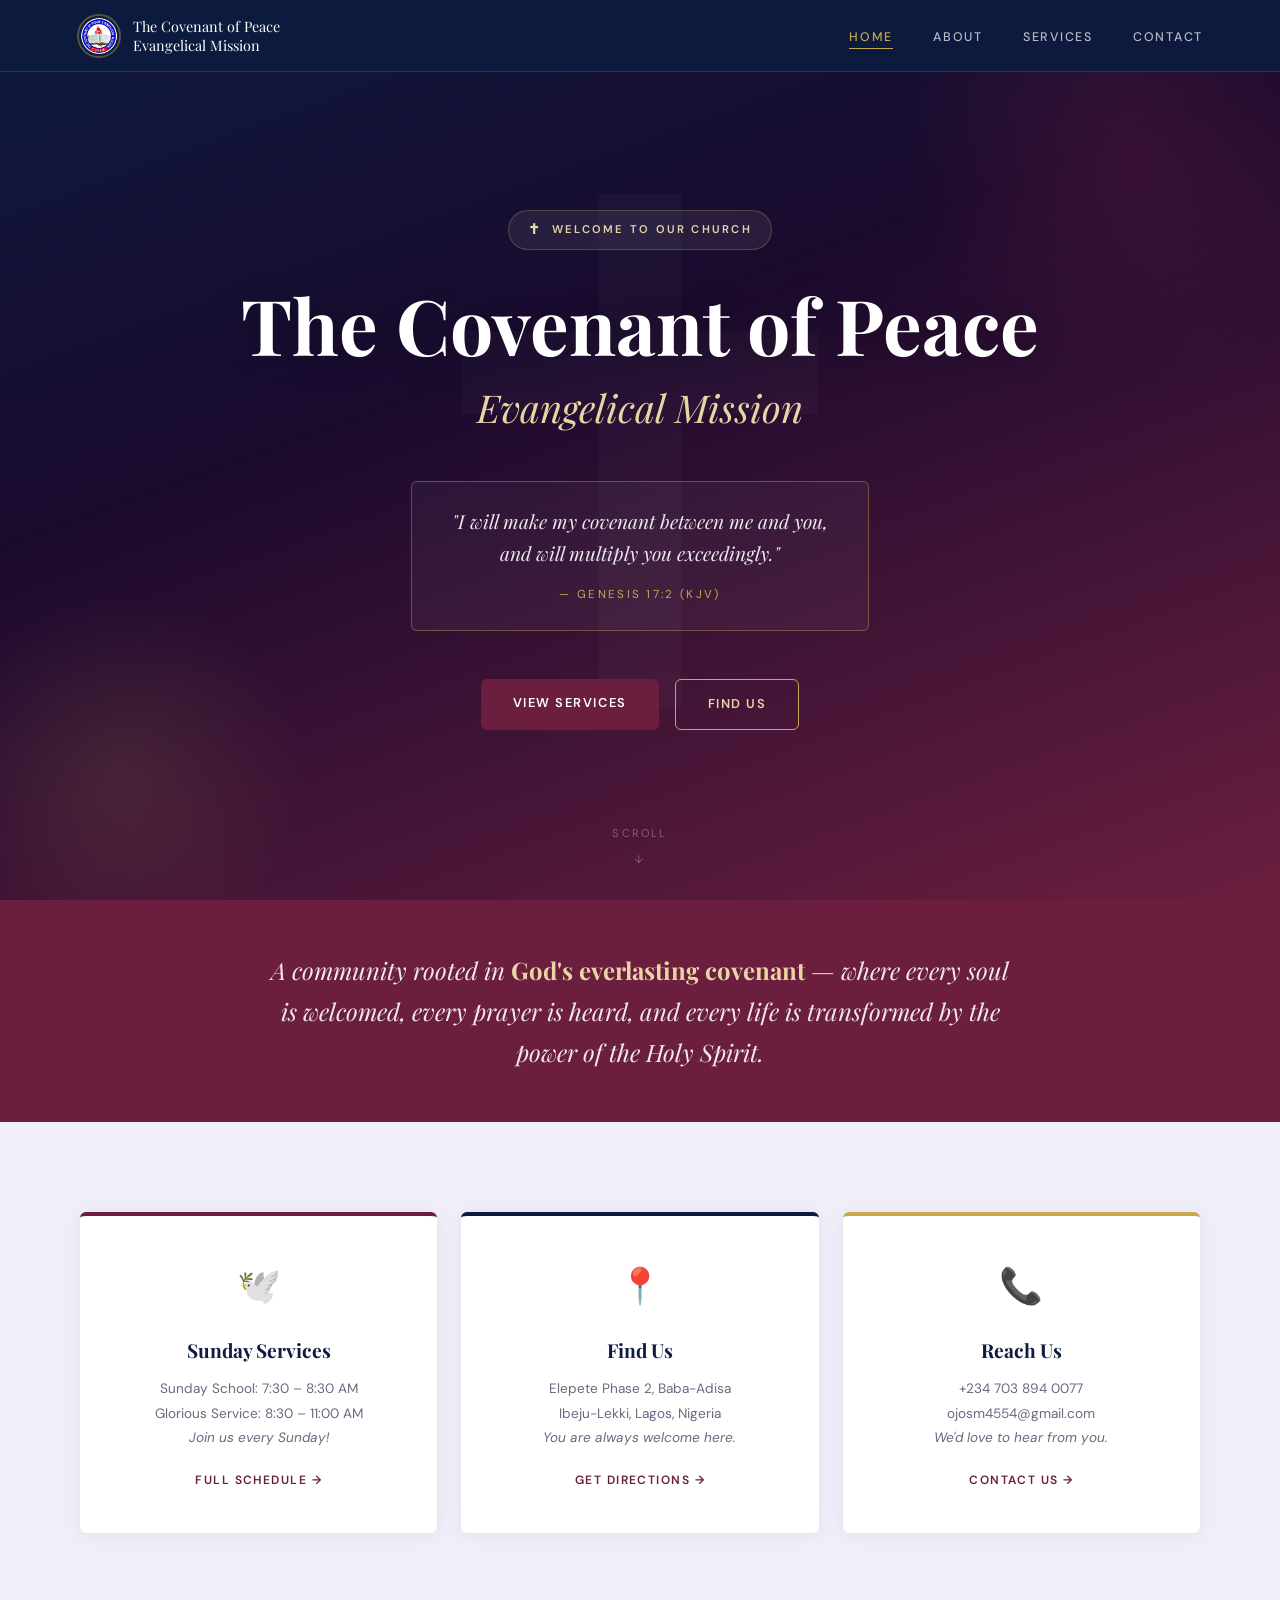
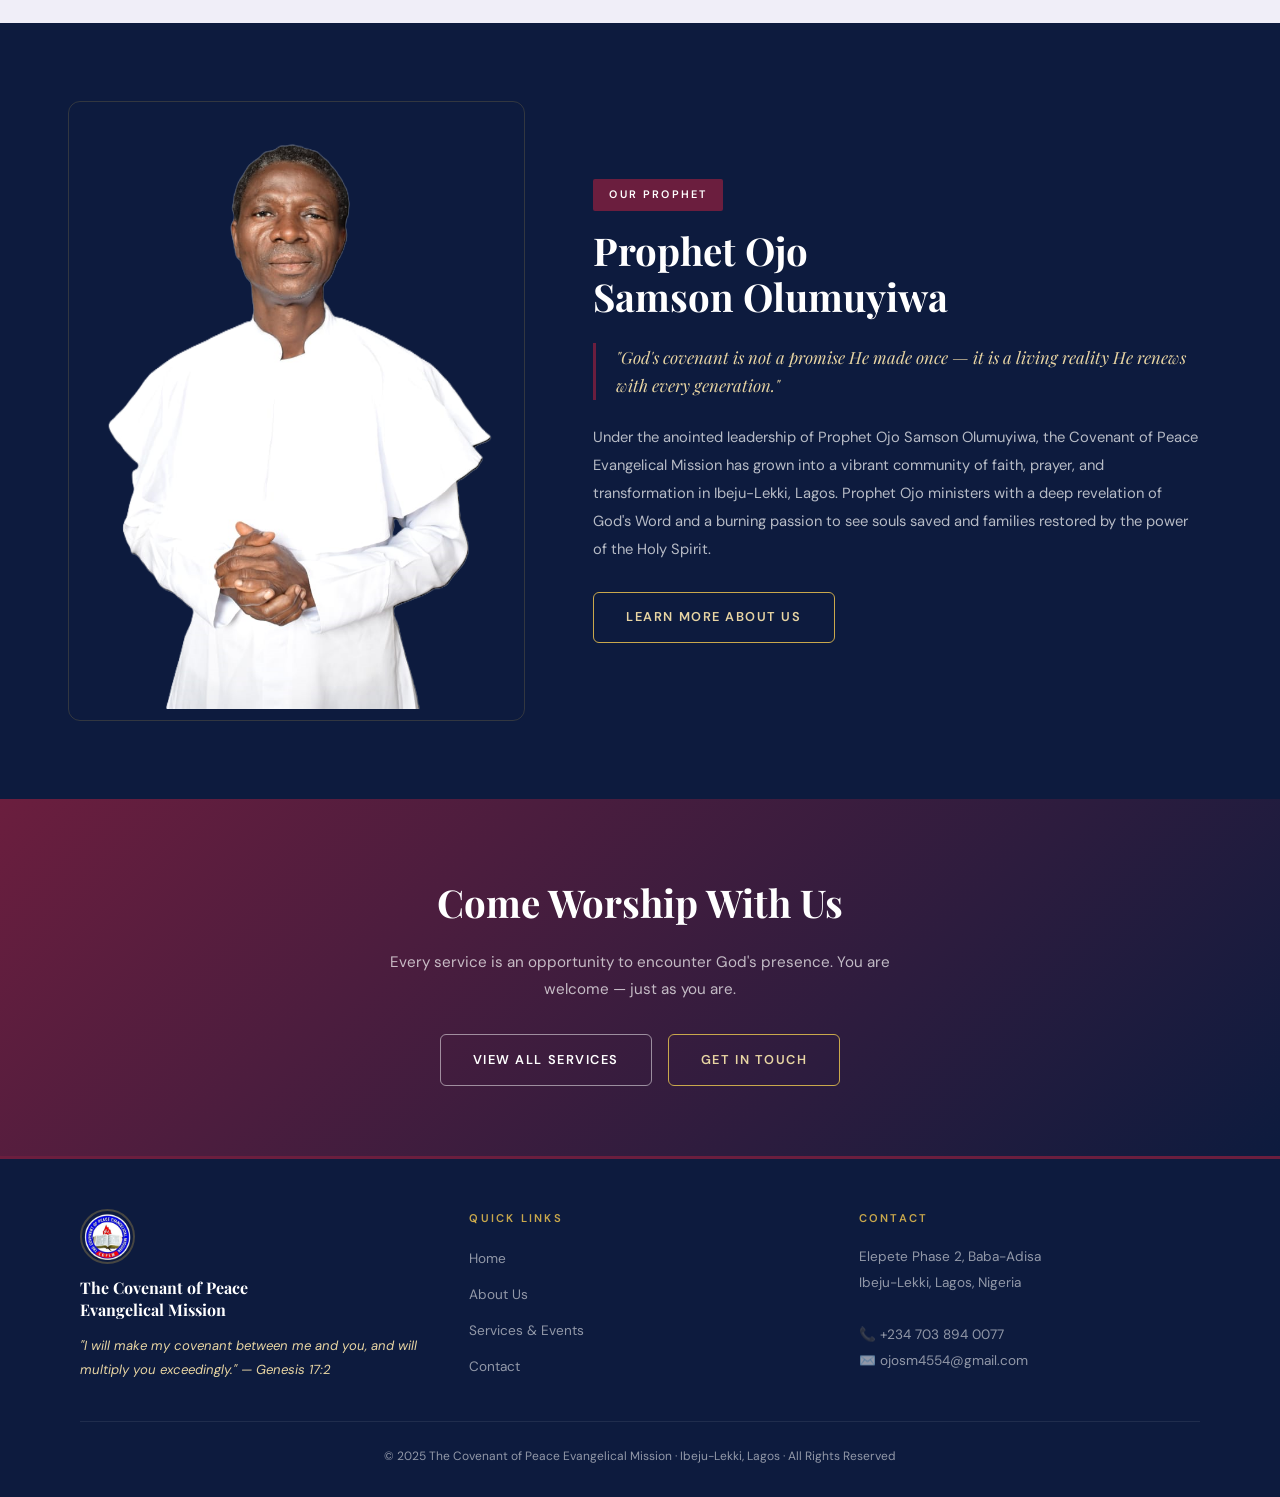
==== index.html @ 8a071fb1 "moved files to root" ====
<!DOCTYPE html>
<html lang="en">

<head>
  <meta charset="UTF-8">
  <meta name="viewport" content="width=device-width, initial-scale=1.0">
  <title>Home — The Covenant of Peace Evangelical Mission</title>

  <!--
    rel="stylesheet" links our external CSS file.
    The browser loads styles.css and applies all
    the rules we wrote there to this page.
  -->
  <link rel="stylesheet" href="styles.css">

  <!--
    Page-specific styles go here.
    Only the HOME page needs these rules,
    so we keep them separate from styles.css
  -->
  <style>

    /* ===== HERO SECTION =====
       The full-screen banner on the home page.
       100vh = 100% of the visible screen height.
    */
    .home-hero {
      min-height: 100vh;
      background: linear-gradient(160deg, var(--navy) 0%, #1a0a2e 40%, var(--wine) 100%);
      display: flex;
      flex-direction: column;  /* Stack children vertically */
      align-items: center;     /* Center horizontally */
      justify-content: center; /* Center vertically */
      text-align: center;
      padding: 120px 6% 80px;
      position: relative;
      overflow: hidden;
    }

    /* Large decorative cross watermark in the background */
    .home-hero::before {
      content: '✝';
      position: absolute;
      font-size: 55vw;  /* vw = viewport width — scales with screen */
      color: rgba(255,255,255,0.025);
      pointer-events: none; /* Clicks pass through this element */
      user-select: none;    /* Can't be selected/copied */
      font-family: serif;
    }

    /* Glowing orbs — purely decorative atmosphere */
    .hero-glow-1 {
      position: absolute;
      width: 500px;
      height: 500px;
      border-radius: 50%;
      background: radial-gradient(circle, rgba(107,30,62,0.35) 0%, transparent 65%);
      top: -100px; right: -100px;
      pointer-events: none;
    }

    .hero-glow-2 {
      position: absolute;
      width: 400px;
      height: 400px;
      border-radius: 50%;
      background: radial-gradient(circle, rgba(201,168,76,0.12) 0%, transparent 65%);
      bottom: -80px; left: -80px;
      pointer-events: none;
    }

    /* The content sits above the decorative layers */
    .hero-content {
      position: relative;
      z-index: 1;
    }

    .hero-badge {
      display: inline-flex;
      align-items: center;
      gap: 0.6rem;
      background: rgba(255,255,255,0.07);
      border: 1px solid rgba(201,168,76,0.3);
      border-radius: 50px; /* Pill shape */
      padding: 0.4rem 1.2rem;
      font-size: 0.7rem;
      font-weight: 600;
      letter-spacing: 0.2em;
      text-transform: uppercase;
      color: var(--gold-light);
      margin-bottom: 2rem;
    }

    .hero-badge span { font-size: 0.9rem; }

    /* Main church name — the biggest text on the page */
    .hero-title {
      font-family: 'Playfair Display', serif;
      font-size: clamp(2.4rem, 6vw, 5rem);
      font-weight: 700;
      color: var(--white);
      line-height: 1.1;
      margin-bottom: 0.5rem;
      text-shadow: 0 4px 30px rgba(0,0,0,0.3);
    }

    .hero-title-sub {
      font-family: 'Playfair Display', serif;
      font-size: clamp(1.4rem, 3vw, 2.4rem);
      font-weight: 400;
      font-style: italic;
      color: var(--gold-light);
      margin-bottom: 2.5rem;
    }

    /* The gold decorative border around the Bible verse */
    .hero-verse {
      display: inline-block;
      border: 1px solid rgba(201,168,76,0.4);
      border-radius: var(--radius);
      padding: 1.4rem 2.5rem;
      max-width: 620px;
      margin: 0 auto 3rem;
      background: rgba(255,255,255,0.04);
    }

    .hero-verse blockquote {
      font-family: 'Playfair Display', serif;
      font-style: italic;
      font-size: clamp(1rem, 2vw, 1.2rem);
      color: rgba(255,255,255,0.9);
      line-height: 1.7;
      margin-bottom: 0.6rem;
    }

    .hero-verse cite {
      font-size: 0.72rem;
      letter-spacing: 0.2em;
      text-transform: uppercase;
      color: var(--gold);
      font-style: normal;
    }

    /* Two side-by-side buttons */
    .hero-actions {
      display: flex;
      gap: 1rem;
      justify-content: center;
      flex-wrap: wrap; /* Wrap on small screens */
    }

    /* Scroll indicator arrow at bottom of hero */
    .scroll-hint {
      position: absolute;
      bottom: 30px;
      left: 50%;
      transform: translateX(-50%);
      color: rgba(255,255,255,0.3);
      font-size: 0.7rem;
      letter-spacing: 0.2em;
      text-transform: uppercase;
      display: flex;
      flex-direction: column;
      align-items: center;
      gap: 0.4rem;
      animation: bounce 2s infinite;
    }

    @keyframes bounce {
      0%, 100% { transform: translateX(-50%) translateY(0); }
      50%       { transform: translateX(-50%) translateY(6px); }
    }

    /* ===== WELCOME STRIP =====
       A short bold statement section
    */
    .welcome-strip {
      background: var(--wine);
      padding: 50px 6%;
      text-align: center;
    }

    .welcome-strip p {
      font-family: 'Playfair Display', serif;
      font-style: italic;
      font-size: clamp(1.1rem, 2.5vw, 1.5rem);
      color: rgba(255,255,255,0.9);
      max-width: 750px;
      margin: 0 auto;
      line-height: 1.7;
    }

    .welcome-strip strong {
      color: var(--gold-light);
      font-style: normal;
    }

    /* ===== QUICK INFO CARDS ===== */
    .quickinfo {
      padding: var(--section-pad);
      background: var(--light-bg);
    }

    /* CSS Grid: 3 equal columns */
    .quickinfo-grid {
      display: grid;
      grid-template-columns: repeat(3, 1fr);
      gap: 1.5rem;
      max-width: 1120px;
      margin: 0 auto;
    }

    .info-card {
      background: var(--white);
      border-radius: var(--radius);
      padding: 2.5rem 2rem;
      text-align: center;
      border-top: 4px solid var(--wine);
      /* box-shadow adds a subtle drop shadow */
      box-shadow: 0 2px 20px rgba(13,27,62,0.06);
      transition: transform 0.3s ease, box-shadow 0.3s ease;
    }

    .info-card:hover {
      transform: translateY(-5px);
      box-shadow: 0 10px 40px rgba(13,27,62,0.12);
    }

    .info-card:nth-child(2) { border-top-color: var(--navy); }
    .info-card:nth-child(3) { border-top-color: var(--gold); }
    /* nth-child targets specific children by position */

    .info-icon {
      font-size: 2.2rem;
      margin-bottom: 1rem;
    }

    .info-card h3 {
      font-family: 'Playfair Display', serif;
      font-size: 1.2rem;
      color: var(--navy);
      margin-bottom: 0.6rem;
    }

    .info-card p {
      font-size: 0.85rem;
      color: var(--text-muted);
      line-height: 1.8;
    }

    .info-card a {
      display: inline-block;
      margin-top: 1.2rem;
      font-size: 0.75rem;
      font-weight: 600;
      letter-spacing: 0.12em;
      text-transform: uppercase;
      color: var(--wine);
      transition: color 0.3s;
    }

    .info-card a:hover { color: var(--navy); }

    /* ===== PROPHET SECTION ===== */
    .prophet-section {
      padding: var(--section-pad);
      background: var(--navy);
      color: var(--white);
    }

    .prophet-inner {
      max-width: 1120px;
      margin: 0 auto;
      display: grid;
      grid-template-columns: 1fr 1.4fr;
      gap: 5rem;
      align-items: center;
    }

    /* The styled placeholder where a photo would go */
    .prophet-image-wrap {
      position: relative;
    }

    .prophet-image-box {
      width: 100%;
      aspect-ratio: 3/4;
      /*
        The photo has a transparent background so we use a
        subtle gradient that shows through — making the prophet
        appear to naturally emerge from the dark section.
      */
      background: linear-gradient(180deg, rgba(22,37,80,0.3) 0%, rgba(107,30,62,0.5) 100%);
      border-radius: var(--radius);
      display: flex;
      align-items: flex-end;
      justify-content: center;
      border: 1px solid rgba(201,168,76,0.2);
      overflow: hidden;
    }

    /* Gold accent border that sits slightly offset */
    .prophet-image-wrap::after {
      content: '';
      position: absolute;
      inset: -12px;    /* inset is shorthand for top/right/bottom/left */
      border: 1px solid rgba(201,168,76,0.2);
      border-radius: calc(var(--radius) + 6px);
      pointer-events: none;
    }

    .prophet-label {
      display: inline-block;
      background: var(--wine);
      color: var(--white);
      font-size: 0.68rem;
      font-weight: 600;
      letter-spacing: 0.2em;
      text-transform: uppercase;
      padding: 0.4rem 1rem;
      border-radius: 2px;
      margin-bottom: 1rem;
    }

    .prophet-name {
      font-family: 'Playfair Display', serif;
      font-size: clamp(1.8rem, 3vw, 2.6rem);
      font-weight: 700;
      color: var(--white);
      line-height: 1.2;
      margin-bottom: 1.5rem;
    }

    .prophet-quote {
      font-family: 'Playfair Display', serif;
      font-style: italic;
      font-size: 1.05rem;
      color: var(--gold-light);
      border-left: 3px solid var(--wine);
      padding-left: 1.2rem;
      margin-bottom: 1.5rem;
      line-height: 1.7;
    }

    .prophet-body {
      font-size: 0.92rem;
      color: rgba(255,255,255,0.7);
      line-height: 1.9;
    }

    /* ===== CALL TO ACTION BANNER ===== */
    .cta-banner {
      padding: 70px 6%;
      background: linear-gradient(135deg, var(--wine) 0%, var(--navy) 100%);
      text-align: center;
    }

    .cta-banner h2 {
      font-family: 'Playfair Display', serif;
      font-size: clamp(1.8rem, 3vw, 2.6rem);
      color: var(--white);
      margin-bottom: 0.8rem;
    }

    .cta-banner p {
      color: rgba(255,255,255,0.7);
      font-size: 0.95rem;
      max-width: 500px;
      margin: 0 auto 2rem;
    }

    .cta-actions {
      display: flex;
      gap: 1rem;
      justify-content: center;
      flex-wrap: wrap;
    }

    /* ===== LOGO & PROPHET PHOTO STYLES ===== */

    /*
      The logo image in the navbar.
      We set a fixed height; width adjusts automatically.
      object-fit: contain = keeps full logo visible without cropping.
    */
    .navbar-logo {
      height: 44px;
      width: 44px;
      object-fit: contain;
      border-radius: 50%; /* Makes it circular */
      border: 2px solid rgba(201,168,76,0.4);
    }

    /*
      The prophet's photo fills the portrait box.
      object-fit: cover = fills the area, crops if needed (like a background).
      object-position: top = keeps the face visible when cropped.
    */
    .prophet-photo {
      width: 100%;
      height: 100%;
      object-fit: cover;
      object-position: top center;
      border-radius: var(--radius);
      display: block;
      /*
        image-rendering: high-quality tells the browser to use
        the best possible scaling method — keeps it sharp.
      */
      image-rendering: high-quality;
    }

    /* Logo in the footer — slightly larger */
    .footer-logo {
      height: 55px;
      width: 55px;
      object-fit: contain;
      border-radius: 50%;
      margin-bottom: 0.8rem;
      border: 2px solid rgba(201,168,76,0.3);
    }

    /* ===== MOBILE ===== */
    @media (max-width: 768px) {
      .quickinfo-grid { grid-template-columns: 1fr; }
      .prophet-inner  { grid-template-columns: 1fr; gap: 2.5rem; }
    }

  </style>
</head>

<body>

  <!-- ============================================================
    NAVIGATION
    The <nav> tag is semantic HTML — it tells browsers and
    screen readers "this is the navigation menu."
    Each <a href="page.html"> links to another HTML file.
  ============================================================ -->
  <nav class="navbar">
    <div class="navbar-brand">
      <!--
        <img> tag displays an image.
        src="images/CHURCH_LOGO.png" is the PATH to the image file.
        Since our images/ folder is next to index.html, we write images/filename.
        alt= describes the image for screen readers and if image fails to load.
      -->
      <img src="images/CHURCH_LOGO.png" alt="COPEM Church Logo" class="navbar-logo">
      <span class="navbar-name">The Covenant of Peace<br>Evangelical Mission</span>
    </div>
    <ul class="navbar-links">
      <!-- class="active" highlights the current page link -->
      <li><a href="index.html" class="active">Home</a></li>
      <li><a href="about.html">About</a></li>
      <li><a href="services.html">Services</a></li>
      <li><a href="contact.html">Contact</a></li>
    </ul>
  </nav>

  <!-- ============================================================
    HERO SECTION
    The first thing visitors see. Full screen height (100vh).
  ============================================================ -->
  <section class="home-hero">
    <div class="hero-glow-1"></div>
    <div class="hero-glow-2"></div>

    <div class="hero-content">

      <!-- Animated badge -->
      <div class="hero-badge animate-1">
        <span>✝</span> Welcome to Our Church
      </div>

      <!-- Main heading — split for visual weight -->
      <h1 class="hero-title animate-2">
        The Covenant of Peace
      </h1>
      <p class="hero-title-sub animate-2">
        Evangelical Mission
      </p>

      <!-- Bible verse display -->
      <div class="hero-verse animate-3">
        <blockquote>
          "I will make my covenant between me and you,<br>
          and will multiply you exceedingly."
        </blockquote>
        <cite>— Genesis 17:2 (KJV)</cite>
      </div>

      <!-- Call to action buttons -->
      <div class="hero-actions animate-4">
        <!--
          href="services.html" links to the Services page.
          When clicked, the browser loads that file.
        -->
        <a href="services.html" class="btn btn--wine">View Services</a>
        <a href="contact.html" class="btn btn--outline-gold">Find Us</a>
      </div>

    </div>

    <!-- Scroll hint at the bottom -->
    <div class="scroll-hint">
      <span>Scroll</span>
      <span>↓</span>
    </div>
  </section>

  <!-- ============================================================
    WELCOME STRIP
    A short inspiring message beneath the hero.
  ============================================================ -->
  <div class="welcome-strip">
    <p>
      A community rooted in <strong>God's everlasting covenant</strong> —
      where every soul is welcomed, every prayer is heard, and every life is transformed
      by the power of the Holy Spirit.
    </p>
  </div>

  <!-- ============================================================
    QUICK INFO CARDS
    Three at-a-glance cards linking to deeper pages.
  ============================================================ -->
  <section class="quickinfo">
    <div class="quickinfo-grid">

      <!-- Card 1: Service Times -->
      <div class="info-card animate-1">
        <div class="info-icon">🕊️</div>
        <h3>Sunday Services</h3>
        <p>
          Sunday School: 7:30 – 8:30 AM<br>
          Glorious Service: 8:30 – 11:00 AM<br>
          <em>Join us every Sunday!</em>
        </p>
        <a href="services.html">Full Schedule →</a>
      </div>

      <!-- Card 2: Location -->
      <div class="info-card animate-2">
        <div class="info-icon">📍</div>
        <h3>Find Us</h3>
        <p>
          Elepete Phase 2, Baba-Adisa<br>
          Ibeju-Lekki, Lagos, Nigeria<br>
          <em>You are always welcome here.</em>
        </p>
        <a href="contact.html">Get Directions →</a>
      </div>

      <!-- Card 3: Contact -->
      <div class="info-card animate-3">
        <div class="info-icon">📞</div>
        <h3>Reach Us</h3>
        <p>
          +234 703 894 0077<br>
          ojosm4554@gmail.com<br>
          <em>We'd love to hear from you.</em>
        </p>
        <a href="contact.html">Contact Us →</a>
      </div>

    </div>
  </section>

  <!-- ============================================================
    PROPHET SECTION
    Features the church leader with a styled layout.
  ============================================================ -->
  <section class="prophet-section">
    <div class="prophet-inner">

      <!-- Left: portrait placeholder -->
      <div class="prophet-image-wrap animate-1">
        <!--
          object-fit: cover in CSS makes the image fill the box
          without stretching — like a background-size: cover.
        -->
        <img src="images/PROPHET_OJO.png" alt="Prophet Ojo Samson Olumuyiwa" class="prophet-photo">
      </div>

      <!-- Right: text content -->
      <div class="animate-2">
        <span class="prophet-label">Our Prophet</span>
        <h2 class="prophet-name">Prophet Ojo<br>Samson Olumuyiwa</h2>

        <blockquote class="prophet-quote">
          "God's covenant is not a promise He made once —
          it is a living reality He renews with every generation."
        </blockquote>

        <p class="prophet-body">
          Under the anointed leadership of Prophet Ojo Samson Olumuyiwa,
          the Covenant of Peace Evangelical Mission has grown into a vibrant
          community of faith, prayer, and transformation in Ibeju-Lekki, Lagos.
          Prophet Ojo ministers with a deep revelation of God's Word and a burning
          passion to see souls saved and families restored by the power of the Holy Spirit.
        </p>

        <br>
        <a href="about.html" class="btn btn--outline-gold">Learn More About Us</a>
      </div>

    </div>
  </section>

  <!-- ============================================================
    CALL TO ACTION BANNER
    Encourages visitors to come to church or get in touch.
  ============================================================ -->
  <section class="cta-banner">
    <h2>Come Worship With Us</h2>
    <p>Every service is an opportunity to encounter God's presence. You are welcome — just as you are.</p>
    <div class="cta-actions">
      <a href="services.html" class="btn btn--outline-white">View All Services</a>
      <a href="contact.html" class="btn btn--outline-gold">Get In Touch</a>
    </div>
  </section>

  <!-- ============================================================
    FOOTER
    Shared across all pages.
  ============================================================ -->
  <footer class="footer">
    <div class="footer-grid">

      <!-- Column 1: Brand -->
      <div class="footer-brand">
        <img src="images/CHURCH_LOGO.png" alt="COPEM Logo" class="footer-logo">
        <h3>The Covenant of Peace<br>Evangelical Mission</h3>
        <p>"I will make my covenant between me and you, and will multiply you exceedingly." — Genesis 17:2</p>
      </div>

      <!-- Column 2: Quick links -->
      <div class="footer-col">
        <h4>Quick Links</h4>
        <ul>
          <li><a href="index.html">Home</a></li>
          <li><a href="about.html">About Us</a></li>
          <li><a href="services.html">Services & Events</a></li>
          <li><a href="contact.html">Contact</a></li>
        </ul>
      </div>

      <!-- Column 3: Contact -->
      <div class="footer-col">
        <h4>Contact</h4>
        <p>
          Elepete Phase 2, Baba-Adisa<br>
          Ibeju-Lekki, Lagos, Nigeria<br><br>
          📞 +234 703 894 0077<br>
          ✉️ ojosm4554@gmail.com
        </p>
      </div>

    </div>

    <div class="footer-bottom">
      <p>© 2025 The Covenant of Peace Evangelical Mission · Ibeju-Lekki, Lagos · All Rights Reserved</p>
    </div>
  </footer>

</body>
</html>
---- styles.css ----
/* ================================================
   STYLES.CSS — Shared styles for all pages
   The Covenant of Peace Evangelical Mission
   ================================================

   HOW CSS WORKS:
   Every rule follows this pattern:
     selector { property: value; }
   The selector targets an HTML element.
   The property changes one thing about its look.
*/

/* ---- GOOGLE FONTS IMPORT ----
   We load two fonts from Google:
   - Playfair Display: elegant serif for headings
   - DM Sans: clean and readable for body text
*/
@import url('https://fonts.googleapis.com/css2?family=Playfair+Display:ital,wght@0,400;0,600;0,700;1,400;1,600&family=DM+Sans:wght@300;400;500;600&display=swap');

/* ---- CSS CUSTOM PROPERTIES (Variables) ----
   :root means "the entire document"
   Variables start with --
   We reference them later with var(--name)
   Change a color here = changes everywhere!
*/
:root {
  /* === BRAND COLORS === */
  --navy:        #0d1b3e;       /* Deep navy blue — primary */
  --navy-mid:    #162550;       /* Slightly lighter navy */
  --navy-light:  #1e3272;       /* For hover states */
  --wine:        #6b1e3e;       /* Rich wine/burgundy */
  --wine-light:  #8b2a52;       /* Lighter wine for accents */
  --wine-glow:   rgba(107,30,62,0.15); /* Transparent wine for glows */
  --gold:        #c9a84c;       /* Gold accent */
  --gold-light:  #e8d5a3;       /* Pale gold */

  /* === NEUTRALS === */
  --white:       #ffffff;
  --off-white:   #f8f6f3;
  --light-bg:    #f0eef8;       /* Faint blue-tinted background */
  --text-dark:   #1a1a2e;
  --text-muted:  #6b6880;
  --border:      rgba(13, 27, 62, 0.12);

  /* === SPACING & SHAPE === */
  --radius:      6px;
  --section-pad: 90px 6%;
}

/* ---- RESET ----
   Browsers add default margins and paddings.
   We zero them out so WE control all spacing.
   box-sizing: border-box means padding is
   included INSIDE the element's width.
*/
*, *::before, *::after {
  margin: 0;
  padding: 0;
  box-sizing: border-box;
}

/* ---- BASE STYLES ---- */
html {
  scroll-behavior: smooth; /* Smooth scrolling between anchors */
}

body {
  font-family: 'DM Sans', sans-serif;
  background-color: var(--off-white);
  color: var(--text-dark);
  line-height: 1.75;
  font-size: 16px;
  -webkit-font-smoothing: antialiased; /* Crisper text on Mac */
}

img {
  max-width: 100%; /* Images never overflow their container */
  display: block;
}

a {
  color: inherit;        /* Links use parent color, not default blue */
  text-decoration: none; /* No underlines by default */
}

/* ================================================
   NAVIGATION
   position: fixed = stays at top while scrolling
   z-index: 1000 = sits above all other elements
   ================================================ */
.navbar {
  position: fixed;
  top: 0; left: 0; right: 0;
  z-index: 1000;
  height: 72px;
  background: rgba(13, 27, 62, 0.97);
  backdrop-filter: blur(12px);
  display: flex;
  align-items: center;
  justify-content: space-between;
  padding: 0 6%;
  border-bottom: 1px solid rgba(201,168,76,0.2);
}

.navbar-brand {
  display: flex;
  align-items: center;
  gap: 0.75rem;
}

.navbar-cross {
  color: var(--gold);
  font-size: 1.3rem;
}

.navbar-name {
  font-family: 'Playfair Display', serif;
  font-size: 0.9rem;
  color: var(--white);
  line-height: 1.3;
  max-width: 200px;
}

/* nav links list — flex means side by side */
.navbar-links {
  display: flex;
  list-style: none; /* removes bullet points */
  gap: 2.5rem;
  align-items: center;
}

.navbar-links a {
  font-size: 0.78rem;
  font-weight: 500;
  letter-spacing: 0.14em;
  text-transform: uppercase;
  color: rgba(255,255,255,0.7);
  /* transition = smooth change over 0.3 seconds */
  transition: color 0.3s ease;
  position: relative;
  padding-bottom: 4px;
}

/* The underline that slides in on hover */
.navbar-links a::after {
  content: '';
  position: absolute;
  bottom: 0; left: 0;
  width: 0;              /* starts with zero width */
  height: 1px;
  background: var(--gold);
  transition: width 0.3s ease; /* animate to full width */
}

/* :hover = applies when mouse is over the element */
.navbar-links a:hover {
  color: var(--white);
}

.navbar-links a:hover::after {
  width: 100%; /* underline slides to full width */
}

/* The currently active page link */
.navbar-links a.active {
  color: var(--gold);
}

.navbar-links a.active::after {
  width: 100%;
}

/* ================================================
   PAGE HERO (used on every page except home)
   ================================================ */
.page-hero {
  background: linear-gradient(135deg, var(--navy) 0%, var(--wine) 100%);
  padding: 140px 6% 70px;
  position: relative;
  overflow: hidden;
}

/* Decorative cross watermark in background */
.page-hero::before {
  content: '✝';
  position: absolute;
  right: 5%;
  top: 50%;
  transform: translateY(-50%);
  font-size: 18rem;
  color: rgba(255,255,255,0.04);
  font-family: serif;
  pointer-events: none;
}

.page-hero-label {
  font-size: 0.7rem;
  font-weight: 600;
  letter-spacing: 0.3em;
  text-transform: uppercase;
  color: var(--gold-light);
  margin-bottom: 0.8rem;
  display: flex;
  align-items: center;
  gap: 0.8rem;
}

/* The horizontal line before the label text */
.page-hero-label::before {
  content: '';
  display: inline-block;
  width: 28px;
  height: 1px;
  background: var(--gold-light);
}

.page-hero h1 {
  font-family: 'Playfair Display', serif;
  /* clamp(min, preferred, max) = responsive font size */
  font-size: clamp(2rem, 4vw, 3.2rem);
  font-weight: 700;
  color: var(--white);
  line-height: 1.15;
  max-width: 600px;
}

/* ================================================
   REUSABLE SECTION COMPONENTS
   ================================================ */

/* Generic section padding */
.section {
  padding: var(--section-pad);
}

.section--light {
  background-color: var(--off-white);
}

.section--mid {
  background-color: var(--light-bg);
}

.section--dark {
  background-color: var(--navy);
  color: var(--white);
}

.section--wine {
  background-color: var(--wine);
  color: var(--white);
}

/* Max-width container to keep content centered */
.container {
  max-width: 1120px;
  margin: 0 auto;
}

/* The small label above section titles */
.eyebrow {
  font-size: 0.68rem;
  font-weight: 600;
  letter-spacing: 0.3em;
  text-transform: uppercase;
  color: var(--wine);
  margin-bottom: 0.7rem;
  display: flex;
  align-items: center;
  gap: 0.7rem;
}

.eyebrow::before {
  content: '';
  display: inline-block;
  width: 24px;
  height: 2px;
  background: var(--wine);
  border-radius: 2px;
}

/* When eyebrow is inside a dark section, use gold */
.section--dark .eyebrow,
.section--wine .eyebrow {
  color: var(--gold-light);
}

.section--dark .eyebrow::before,
.section--wine .eyebrow::before {
  background: var(--gold-light);
}

/* Section headings */
.section-title {
  font-family: 'Playfair Display', serif;
  font-size: clamp(1.8rem, 3vw, 2.6rem);
  font-weight: 700;
  color: var(--navy);
  line-height: 1.2;
  margin-bottom: 1.2rem;
}

.section--dark .section-title,
.section--wine .section-title {
  color: var(--white);
}

.section-body {
  font-size: 0.95rem;
  color: var(--text-muted);
  max-width: 580px;
  line-height: 1.9;
}

.section--dark .section-body,
.section--wine .section-body {
  color: rgba(255,255,255,0.7);
}

/* ================================================
   BUTTONS
   ================================================ */
.btn {
  display: inline-block;
  padding: 0.85rem 2rem;
  border-radius: var(--radius);
  font-family: 'DM Sans', sans-serif;
  font-size: 0.8rem;
  font-weight: 600;
  letter-spacing: 0.12em;
  text-transform: uppercase;
  cursor: pointer;
  transition: all 0.3s ease;
  border: none;
}

/* Primary = navy filled button */
.btn--primary {
  background: var(--navy);
  color: var(--white);
}

.btn--primary:hover {
  background: var(--navy-light);
  transform: translateY(-2px);
  box-shadow: 0 8px 24px rgba(13,27,62,0.25);
}

/* Wine = wine/burgundy button */
.btn--wine {
  background: var(--wine);
  color: var(--white);
}

.btn--wine:hover {
  background: var(--wine-light);
  transform: translateY(-2px);
  box-shadow: 0 8px 24px rgba(107,30,62,0.3);
}

/* Gold outlined button */
.btn--outline-gold {
  background: transparent;
  color: var(--gold-light);
  border: 1px solid var(--gold);
}

.btn--outline-gold:hover {
  background: var(--gold);
  color: var(--navy);
  transform: translateY(-2px);
}

/* White outlined button */
.btn--outline-white {
  background: transparent;
  color: var(--white);
  border: 1px solid rgba(255,255,255,0.5);
}

.btn--outline-white:hover {
  background: rgba(255,255,255,0.1);
  border-color: var(--white);
  transform: translateY(-2px);
}

/* ================================================
   DIVIDER — Decorative gold cross divider
   ================================================ */
.divider {
  display: flex;
  align-items: center;
  gap: 1rem;
  margin: 2rem 0;
}

.divider::before,
.divider::after {
  content: '';
  flex: 1;
  height: 1px;
  background: var(--border);
}

.divider span {
  color: var(--gold);
  font-size: 0.9rem;
}

/* ================================================
   FOOTER
   ================================================ */
.footer {
  background: var(--navy);
  color: rgba(255,255,255,0.55);
  padding: 50px 6% 30px;
  border-top: 3px solid var(--wine);
}

.footer-grid {
  display: grid;
  /* repeat(3, 1fr) = three equal columns */
  grid-template-columns: repeat(3, 1fr);
  gap: 3rem;
  max-width: 1120px;
  margin: 0 auto 2.5rem;
}

.footer-brand h3 {
  font-family: 'Playfair Display', serif;
  font-size: 1rem;
  color: var(--white);
  line-height: 1.4;
  margin-bottom: 0.8rem;
}

.footer-brand p {
  font-size: 0.82rem;
  line-height: 1.8;
  font-style: italic;
  color: var(--gold-light);
}

.footer-col h4 {
  font-size: 0.7rem;
  font-weight: 600;
  letter-spacing: 0.2em;
  text-transform: uppercase;
  color: var(--gold);
  margin-bottom: 1rem;
}

.footer-col ul {
  list-style: none;
  display: flex;
  flex-direction: column;
  gap: 0.5rem;
}

.footer-col ul li a {
  font-size: 0.85rem;
  color: rgba(255,255,255,0.55);
  transition: color 0.3s ease;
}

.footer-col ul li a:hover {
  color: var(--gold-light);
}

.footer-col p {
  font-size: 0.85rem;
  line-height: 1.9;
}

.footer-bottom {
  border-top: 1px solid rgba(255,255,255,0.08);
  padding-top: 1.5rem;
  text-align: center;
  font-size: 0.75rem;
  max-width: 1120px;
  margin: 0 auto;
}

/* ================================================
   ANIMATIONS — reusable fade-in classes
   ================================================ */
@keyframes fadeInUp {
  from { opacity: 0; transform: translateY(24px); }
  to   { opacity: 1; transform: translateY(0); }
}

@keyframes fadeIn {
  from { opacity: 0; }
  to   { opacity: 1; }
}

.animate-1 { animation: fadeInUp 0.7s ease 0.1s both; }
.animate-2 { animation: fadeInUp 0.7s ease 0.25s both; }
.animate-3 { animation: fadeInUp 0.7s ease 0.4s both; }
.animate-4 { animation: fadeInUp 0.7s ease 0.55s both; }
.animate-5 { animation: fadeInUp 0.7s ease 0.7s both; }

/* ================================================
   MOBILE RESPONSIVE
   @media queries apply styles at specific screen widths.
   max-width: 768px targets phones and small tablets.
   ================================================ */
@media (max-width: 768px) {
  :root {
    --section-pad: 60px 5%;
  }

  .navbar-links {
    display: none; /* Hide links on mobile — would need a hamburger menu */
  }

  .footer-grid {
    grid-template-columns: 1fr; /* Stack into one column */
    gap: 2rem;
  }
}
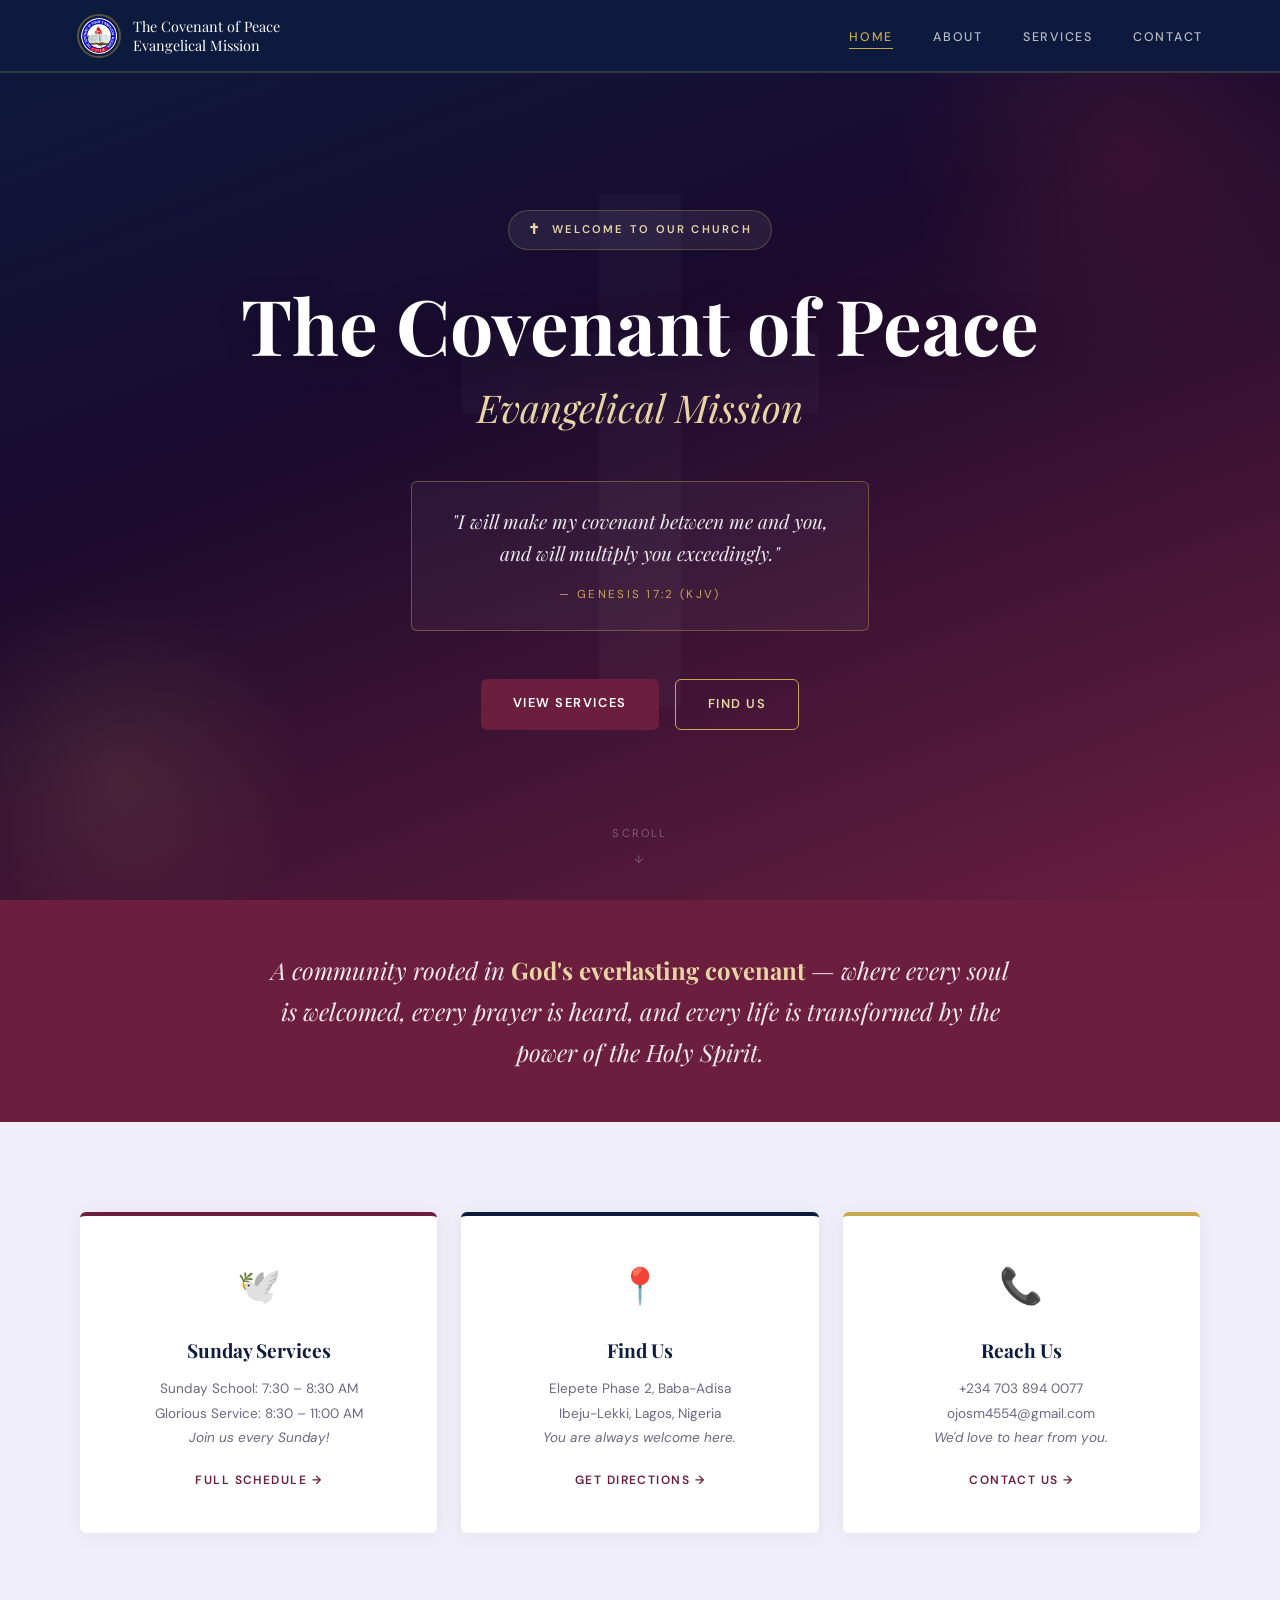
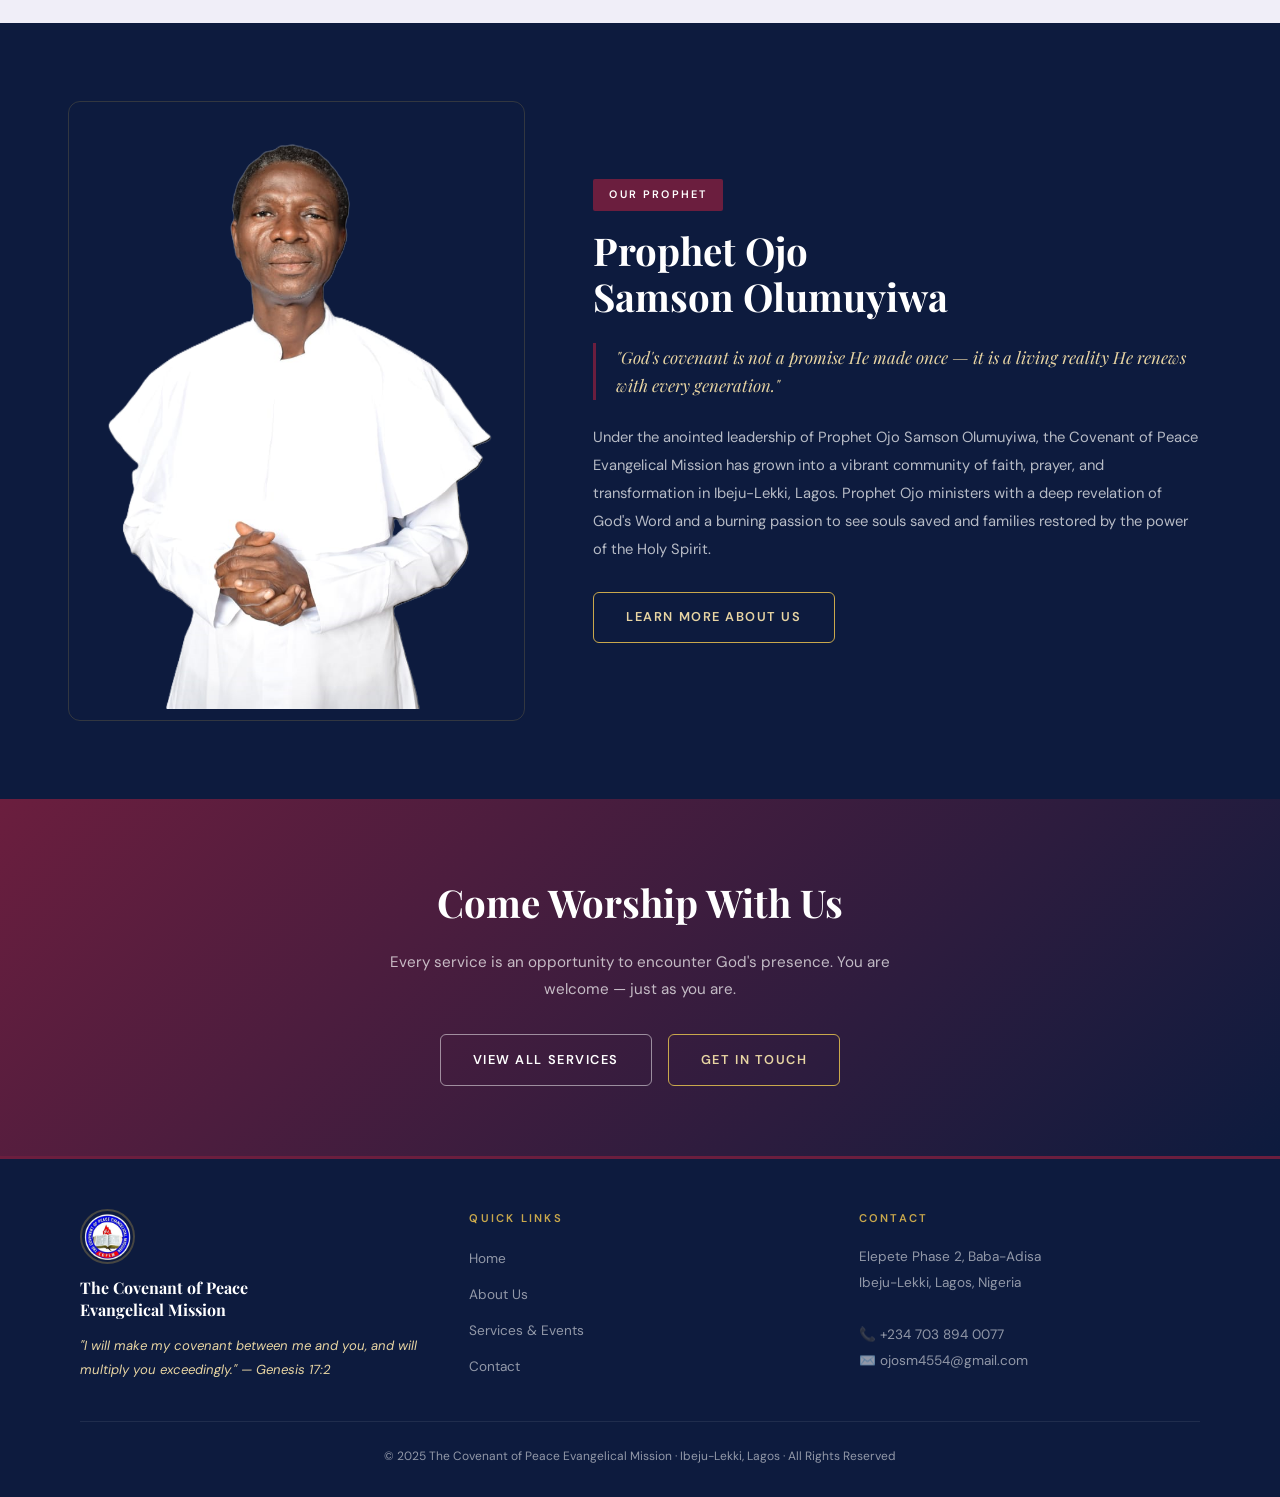
==== commit d694c46f: "Hamburger" ====
--- a/index.html
+++ b/index.html
@@ -5,54 +5,36 @@
   <meta charset="UTF-8">
   <meta name="viewport" content="width=device-width, initial-scale=1.0">
   <title>Home — The Covenant of Peace Evangelical Mission</title>
-
-  <!--
-    rel="stylesheet" links our external CSS file.
-    The browser loads styles.css and applies all
-    the rules we wrote there to this page.
-  -->
   <link rel="stylesheet" href="styles.css">
 
-  <!--
-    Page-specific styles go here.
-    Only the HOME page needs these rules,
-    so we keep them separate from styles.css
-  -->
   <style>
 
-    /* ===== HERO SECTION =====
-       The full-screen banner on the home page.
-       100vh = 100% of the visible screen height.
-    */
     .home-hero {
       min-height: 100vh;
       background: linear-gradient(160deg, var(--navy) 0%, #1a0a2e 40%, var(--wine) 100%);
       display: flex;
-      flex-direction: column;  /* Stack children vertically */
-      align-items: center;     /* Center horizontally */
-      justify-content: center; /* Center vertically */
+      flex-direction: column;
+      align-items: center;
+      justify-content: center;
       text-align: center;
       padding: 120px 6% 80px;
       position: relative;
       overflow: hidden;
     }
 
-    /* Large decorative cross watermark in the background */
     .home-hero::before {
       content: '✝';
       position: absolute;
-      font-size: 55vw;  /* vw = viewport width — scales with screen */
+      font-size: 55vw;
       color: rgba(255,255,255,0.025);
-      pointer-events: none; /* Clicks pass through this element */
-      user-select: none;    /* Can't be selected/copied */
+      pointer-events: none;
+      user-select: none;
       font-family: serif;
     }
 
-    /* Glowing orbs — purely decorative atmosphere */
     .hero-glow-1 {
       position: absolute;
-      width: 500px;
-      height: 500px;
+      width: 500px; height: 500px;
       border-radius: 50%;
       background: radial-gradient(circle, rgba(107,30,62,0.35) 0%, transparent 65%);
       top: -100px; right: -100px;
@@ -61,19 +43,14 @@
 
     .hero-glow-2 {
       position: absolute;
-      width: 400px;
-      height: 400px;
+      width: 400px; height: 400px;
       border-radius: 50%;
       background: radial-gradient(circle, rgba(201,168,76,0.12) 0%, transparent 65%);
       bottom: -80px; left: -80px;
       pointer-events: none;
     }
 
-    /* The content sits above the decorative layers */
-    .hero-content {
-      position: relative;
-      z-index: 1;
-    }
+    .hero-content { position: relative; z-index: 1; }
 
     .hero-badge {
       display: inline-flex;
@@ -81,7 +58,7 @@
       gap: 0.6rem;
       background: rgba(255,255,255,0.07);
       border: 1px solid rgba(201,168,76,0.3);
-      border-radius: 50px; /* Pill shape */
+      border-radius: 50px;
       padding: 0.4rem 1.2rem;
       font-size: 0.7rem;
       font-weight: 600;
@@ -93,7 +70,6 @@
 
     .hero-badge span { font-size: 0.9rem; }
 
-    /* Main church name — the biggest text on the page */
     .hero-title {
       font-family: 'Playfair Display', serif;
       font-size: clamp(2.4rem, 6vw, 5rem);
@@ -113,7 +89,6 @@
       margin-bottom: 2.5rem;
     }
 
-    /* The gold decorative border around the Bible verse */
     .hero-verse {
       display: inline-block;
       border: 1px solid rgba(201,168,76,0.4);
@@ -141,15 +116,13 @@
       font-style: normal;
     }
 
-    /* Two side-by-side buttons */
     .hero-actions {
       display: flex;
       gap: 1rem;
       justify-content: center;
-      flex-wrap: wrap; /* Wrap on small screens */
-    }
-
-    /* Scroll indicator arrow at bottom of hero */
+      flex-wrap: wrap;
+    }
+
     .scroll-hint {
       position: absolute;
       bottom: 30px;
@@ -171,14 +144,7 @@
       50%       { transform: translateX(-50%) translateY(6px); }
     }
 
-    /* ===== WELCOME STRIP =====
-       A short bold statement section
-    */
-    .welcome-strip {
-      background: var(--wine);
-      padding: 50px 6%;
-      text-align: center;
-    }
+    .welcome-strip { background: var(--wine); padding: 50px 6%; text-align: center; }
 
     .welcome-strip p {
       font-family: 'Playfair Display', serif;
@@ -190,18 +156,10 @@
       line-height: 1.7;
     }
 
-    .welcome-strip strong {
-      color: var(--gold-light);
-      font-style: normal;
-    }
-
-    /* ===== QUICK INFO CARDS ===== */
-    .quickinfo {
-      padding: var(--section-pad);
-      background: var(--light-bg);
-    }
-
-    /* CSS Grid: 3 equal columns */
+    .welcome-strip strong { color: var(--gold-light); font-style: normal; }
+
+    .quickinfo { padding: var(--section-pad); background: var(--light-bg); }
+
     .quickinfo-grid {
       display: grid;
       grid-template-columns: repeat(3, 1fr);
@@ -216,37 +174,18 @@
       padding: 2.5rem 2rem;
       text-align: center;
       border-top: 4px solid var(--wine);
-      /* box-shadow adds a subtle drop shadow */
       box-shadow: 0 2px 20px rgba(13,27,62,0.06);
       transition: transform 0.3s ease, box-shadow 0.3s ease;
     }
 
-    .info-card:hover {
-      transform: translateY(-5px);
-      box-shadow: 0 10px 40px rgba(13,27,62,0.12);
-    }
-
+    .info-card:hover { transform: translateY(-5px); box-shadow: 0 10px 40px rgba(13,27,62,0.12); }
     .info-card:nth-child(2) { border-top-color: var(--navy); }
     .info-card:nth-child(3) { border-top-color: var(--gold); }
-    /* nth-child targets specific children by position */
-
-    .info-icon {
-      font-size: 2.2rem;
-      margin-bottom: 1rem;
-    }
-
-    .info-card h3 {
-      font-family: 'Playfair Display', serif;
-      font-size: 1.2rem;
-      color: var(--navy);
-      margin-bottom: 0.6rem;
-    }
-
-    .info-card p {
-      font-size: 0.85rem;
-      color: var(--text-muted);
-      line-height: 1.8;
-    }
+
+    .info-icon { font-size: 2.2rem; margin-bottom: 1rem; }
+
+    .info-card h3 { font-family: 'Playfair Display', serif; font-size: 1.2rem; color: var(--navy); margin-bottom: 0.6rem; }
+    .info-card p { font-size: 0.85rem; color: var(--text-muted); line-height: 1.8; }
 
     .info-card a {
       display: inline-block;
@@ -261,12 +200,7 @@
 
     .info-card a:hover { color: var(--navy); }
 
-    /* ===== PROPHET SECTION ===== */
-    .prophet-section {
-      padding: var(--section-pad);
-      background: var(--navy);
-      color: var(--white);
-    }
+    .prophet-section { padding: var(--section-pad); background: var(--navy); color: var(--white); }
 
     .prophet-inner {
       max-width: 1120px;
@@ -277,19 +211,11 @@
       align-items: center;
     }
 
-    /* The styled placeholder where a photo would go */
-    .prophet-image-wrap {
-      position: relative;
-    }
+    .prophet-image-wrap { position: relative; }
 
     .prophet-image-box {
       width: 100%;
       aspect-ratio: 3/4;
-      /*
-        The photo has a transparent background so we use a
-        subtle gradient that shows through — making the prophet
-        appear to naturally emerge from the dark section.
-      */
       background: linear-gradient(180deg, rgba(22,37,80,0.3) 0%, rgba(107,30,62,0.5) 100%);
       border-radius: var(--radius);
       display: flex;
@@ -299,11 +225,10 @@
       overflow: hidden;
     }
 
-    /* Gold accent border that sits slightly offset */
     .prophet-image-wrap::after {
       content: '';
       position: absolute;
-      inset: -12px;    /* inset is shorthand for top/right/bottom/left */
+      inset: -12px;
       border: 1px solid rgba(201,168,76,0.2);
       border-radius: calc(var(--radius) + 6px);
       pointer-events: none;
@@ -342,85 +267,31 @@
       line-height: 1.7;
     }
 
-    .prophet-body {
-      font-size: 0.92rem;
-      color: rgba(255,255,255,0.7);
-      line-height: 1.9;
-    }
-
-    /* ===== CALL TO ACTION BANNER ===== */
+    .prophet-body { font-size: 0.92rem; color: rgba(255,255,255,0.7); line-height: 1.9; }
+
     .cta-banner {
       padding: 70px 6%;
       background: linear-gradient(135deg, var(--wine) 0%, var(--navy) 100%);
       text-align: center;
     }
 
-    .cta-banner h2 {
-      font-family: 'Playfair Display', serif;
-      font-size: clamp(1.8rem, 3vw, 2.6rem);
-      color: var(--white);
-      margin-bottom: 0.8rem;
-    }
-
-    .cta-banner p {
-      color: rgba(255,255,255,0.7);
-      font-size: 0.95rem;
-      max-width: 500px;
-      margin: 0 auto 2rem;
-    }
-
-    .cta-actions {
-      display: flex;
-      gap: 1rem;
-      justify-content: center;
-      flex-wrap: wrap;
-    }
-
-    /* ===== LOGO & PROPHET PHOTO STYLES ===== */
-
-    /*
-      The logo image in the navbar.
-      We set a fixed height; width adjusts automatically.
-      object-fit: contain = keeps full logo visible without cropping.
-    */
-    .navbar-logo {
-      height: 44px;
-      width: 44px;
-      object-fit: contain;
-      border-radius: 50%; /* Makes it circular */
-      border: 2px solid rgba(201,168,76,0.4);
-    }
-
-    /*
-      The prophet's photo fills the portrait box.
-      object-fit: cover = fills the area, crops if needed (like a background).
-      object-position: top = keeps the face visible when cropped.
-    */
+    .cta-banner h2 { font-family: 'Playfair Display', serif; font-size: clamp(1.8rem, 3vw, 2.6rem); color: var(--white); margin-bottom: 0.8rem; }
+    .cta-banner p { color: rgba(255,255,255,0.7); font-size: 0.95rem; max-width: 500px; margin: 0 auto 2rem; }
+    .cta-actions { display: flex; gap: 1rem; justify-content: center; flex-wrap: wrap; }
+
+    .navbar-logo { height: 44px; width: 44px; object-fit: contain; border-radius: 50%; border: 2px solid rgba(201,168,76,0.4); }
+
     .prophet-photo {
-      width: 100%;
-      height: 100%;
+      width: 100%; height: 100%;
       object-fit: cover;
       object-position: top center;
       border-radius: var(--radius);
       display: block;
-      /*
-        image-rendering: high-quality tells the browser to use
-        the best possible scaling method — keeps it sharp.
-      */
       image-rendering: high-quality;
     }
 
-    /* Logo in the footer — slightly larger */
-    .footer-logo {
-      height: 55px;
-      width: 55px;
-      object-fit: contain;
-      border-radius: 50%;
-      margin-bottom: 0.8rem;
-      border: 2px solid rgba(201,168,76,0.3);
-    }
-
-    /* ===== MOBILE ===== */
+    .footer-logo { height: 55px; width: 55px; object-fit: contain; border-radius: 50%; margin-bottom: 0.8rem; border: 2px solid rgba(201,168,76,0.3); }
+
     @media (max-width: 768px) {
       .quickinfo-grid { grid-template-columns: 1fr; }
       .prophet-inner  { grid-template-columns: 1fr; gap: 2.5rem; }
@@ -431,56 +302,46 @@
 
 <body>
 
-  <!-- ============================================================
-    NAVIGATION
-    The <nav> tag is semantic HTML — it tells browsers and
-    screen readers "this is the navigation menu."
-    Each <a href="page.html"> links to another HTML file.
-  ============================================================ -->
   <nav class="navbar">
     <div class="navbar-brand">
-      <!--
-        <img> tag displays an image.
-        src="images/CHURCH_LOGO.png" is the PATH to the image file.
-        Since our images/ folder is next to index.html, we write images/filename.
-        alt= describes the image for screen readers and if image fails to load.
-      -->
       <img src="images/CHURCH_LOGO.png" alt="COPEM Church Logo" class="navbar-logo">
       <span class="navbar-name">The Covenant of Peace<br>Evangelical Mission</span>
     </div>
     <ul class="navbar-links">
-      <!-- class="active" highlights the current page link -->
       <li><a href="index.html" class="active">Home</a></li>
       <li><a href="about.html">About</a></li>
       <li><a href="services.html">Services</a></li>
       <li><a href="contact.html">Contact</a></li>
     </ul>
+    <!-- Hamburger button — only visible on mobile -->
+    <button class="hamburger" id="hamburger" aria-label="Toggle navigation menu">
+      <span></span>
+      <span></span>
+      <span></span>
+    </button>
   </nav>
 
-  <!-- ============================================================
-    HERO SECTION
-    The first thing visitors see. Full screen height (100vh).
-  ============================================================ -->
+  <!-- Mobile slide-down menu -->
+  <div class="mobile-menu" id="mobile-menu">
+    <ul>
+      <li><a href="index.html" class="active">Home</a></li>
+      <li><a href="about.html">About</a></li>
+      <li><a href="services.html">Services</a></li>
+      <li><a href="contact.html">Contact</a></li>
+    </ul>
+  </div>
+
   <section class="home-hero">
     <div class="hero-glow-1"></div>
     <div class="hero-glow-2"></div>
 
     <div class="hero-content">
-
-      <!-- Animated badge -->
       <div class="hero-badge animate-1">
         <span>✝</span> Welcome to Our Church
       </div>
-
-      <!-- Main heading — split for visual weight -->
-      <h1 class="hero-title animate-2">
-        The Covenant of Peace
-      </h1>
-      <p class="hero-title-sub animate-2">
-        Evangelical Mission
-      </p>
-
-      <!-- Bible verse display -->
+      <h1 class="hero-title animate-2">The Covenant of Peace</h1>
+      <p class="hero-title-sub animate-2">Evangelical Mission</p>
+
       <div class="hero-verse animate-3">
         <blockquote>
           "I will make my covenant between me and you,<br>
@@ -489,29 +350,18 @@
         <cite>— Genesis 17:2 (KJV)</cite>
       </div>
 
-      <!-- Call to action buttons -->
       <div class="hero-actions animate-4">
-        <!--
-          href="services.html" links to the Services page.
-          When clicked, the browser loads that file.
-        -->
         <a href="services.html" class="btn btn--wine">View Services</a>
         <a href="contact.html" class="btn btn--outline-gold">Find Us</a>
       </div>
-
-    </div>
-
-    <!-- Scroll hint at the bottom -->
+    </div>
+
     <div class="scroll-hint">
       <span>Scroll</span>
       <span>↓</span>
     </div>
   </section>
 
-  <!-- ============================================================
-    WELCOME STRIP
-    A short inspiring message beneath the hero.
-  ============================================================ -->
   <div class="welcome-strip">
     <p>
       A community rooted in <strong>God's everlasting covenant</strong> —
@@ -520,78 +370,41 @@
     </p>
   </div>
 
-  <!-- ============================================================
-    QUICK INFO CARDS
-    Three at-a-glance cards linking to deeper pages.
-  ============================================================ -->
   <section class="quickinfo">
     <div class="quickinfo-grid">
-
-      <!-- Card 1: Service Times -->
       <div class="info-card animate-1">
         <div class="info-icon">🕊️</div>
         <h3>Sunday Services</h3>
-        <p>
-          Sunday School: 7:30 – 8:30 AM<br>
-          Glorious Service: 8:30 – 11:00 AM<br>
-          <em>Join us every Sunday!</em>
-        </p>
+        <p>Sunday School: 7:30 – 8:30 AM<br>Glorious Service: 8:30 – 11:00 AM<br><em>Join us every Sunday!</em></p>
         <a href="services.html">Full Schedule →</a>
       </div>
-
-      <!-- Card 2: Location -->
       <div class="info-card animate-2">
         <div class="info-icon">📍</div>
         <h3>Find Us</h3>
-        <p>
-          Elepete Phase 2, Baba-Adisa<br>
-          Ibeju-Lekki, Lagos, Nigeria<br>
-          <em>You are always welcome here.</em>
-        </p>
+        <p>Elepete Phase 2, Baba-Adisa<br>Ibeju-Lekki, Lagos, Nigeria<br><em>You are always welcome here.</em></p>
         <a href="contact.html">Get Directions →</a>
       </div>
-
-      <!-- Card 3: Contact -->
       <div class="info-card animate-3">
         <div class="info-icon">📞</div>
         <h3>Reach Us</h3>
-        <p>
-          +234 703 894 0077<br>
-          ojosm4554@gmail.com<br>
-          <em>We'd love to hear from you.</em>
-        </p>
+        <p>+234 703 894 0077<br>ojosm4554@gmail.com<br><em>We'd love to hear from you.</em></p>
         <a href="contact.html">Contact Us →</a>
       </div>
-
     </div>
   </section>
 
-  <!-- ============================================================
-    PROPHET SECTION
-    Features the church leader with a styled layout.
-  ============================================================ -->
   <section class="prophet-section">
     <div class="prophet-inner">
-
-      <!-- Left: portrait placeholder -->
       <div class="prophet-image-wrap animate-1">
-        <!--
-          object-fit: cover in CSS makes the image fill the box
-          without stretching — like a background-size: cover.
-        -->
         <img src="images/PROPHET_OJO.png" alt="Prophet Ojo Samson Olumuyiwa" class="prophet-photo">
       </div>
-
-      <!-- Right: text content -->
       <div class="animate-2">
         <span class="prophet-label">Our Prophet</span>
         <h2 class="prophet-name">Prophet Ojo<br>Samson Olumuyiwa</h2>
-
         <blockquote class="prophet-quote">
           "God's covenant is not a promise He made once —
           it is a living reality He renews with every generation."
         </blockquote>
-
         <p class="prophet-body">
           Under the anointed leadership of Prophet Ojo Samson Olumuyiwa,
           the Covenant of Peace Evangelical Mission has grown into a vibrant
@@ -599,18 +412,12 @@
           Prophet Ojo ministers with a deep revelation of God's Word and a burning
           passion to see souls saved and families restored by the power of the Holy Spirit.
         </p>
-
         <br>
         <a href="about.html" class="btn btn--outline-gold">Learn More About Us</a>
       </div>
-
     </div>
   </section>
 
-  <!-- ============================================================
-    CALL TO ACTION BANNER
-    Encourages visitors to come to church or get in touch.
-  ============================================================ -->
   <section class="cta-banner">
     <h2>Come Worship With Us</h2>
     <p>Every service is an opportunity to encounter God's presence. You are welcome — just as you are.</p>
@@ -620,21 +427,13 @@
     </div>
   </section>
 
-  <!-- ============================================================
-    FOOTER
-    Shared across all pages.
-  ============================================================ -->
   <footer class="footer">
     <div class="footer-grid">
-
-      <!-- Column 1: Brand -->
       <div class="footer-brand">
         <img src="images/CHURCH_LOGO.png" alt="COPEM Logo" class="footer-logo">
         <h3>The Covenant of Peace<br>Evangelical Mission</h3>
         <p>"I will make my covenant between me and you, and will multiply you exceedingly." — Genesis 17:2</p>
       </div>
-
-      <!-- Column 2: Quick links -->
       <div class="footer-col">
         <h4>Quick Links</h4>
         <ul>
@@ -644,24 +443,33 @@
           <li><a href="contact.html">Contact</a></li>
         </ul>
       </div>
-
-      <!-- Column 3: Contact -->
       <div class="footer-col">
         <h4>Contact</h4>
-        <p>
-          Elepete Phase 2, Baba-Adisa<br>
-          Ibeju-Lekki, Lagos, Nigeria<br><br>
-          📞 +234 703 894 0077<br>
-          ✉️ ojosm4554@gmail.com
-        </p>
-      </div>
-
-    </div>
-
+        <p>Elepete Phase 2, Baba-Adisa<br>Ibeju-Lekki, Lagos, Nigeria<br><br>📞 +234 703 894 0077<br>✉️ ojosm4554@gmail.com</p>
+      </div>
+    </div>
     <div class="footer-bottom">
       <p>© 2025 The Covenant of Peace Evangelical Mission · Ibeju-Lekki, Lagos · All Rights Reserved</p>
     </div>
   </footer>
 
+  <script>
+    const hamburger = document.getElementById('hamburger');
+    const mobileMenu = document.getElementById('mobile-menu');
+
+    hamburger.addEventListener('click', () => {
+      hamburger.classList.toggle('open');
+      mobileMenu.classList.toggle('open');
+    });
+
+    // Close menu when any link is clicked
+    mobileMenu.querySelectorAll('a').forEach(link => {
+      link.addEventListener('click', () => {
+        hamburger.classList.remove('open');
+        mobileMenu.classList.remove('open');
+      });
+    });
+  </script>
+
 </body>
 </html>
--- a/styles.css
+++ b/styles.css
@@ -1,68 +1,36 @@
 /* ================================================
    STYLES.CSS — Shared styles for all pages
    The Covenant of Peace Evangelical Mission
-   ================================================
-
-   HOW CSS WORKS:
-   Every rule follows this pattern:
-     selector { property: value; }
-   The selector targets an HTML element.
-   The property changes one thing about its look.
-*/
-
-/* ---- GOOGLE FONTS IMPORT ----
-   We load two fonts from Google:
-   - Playfair Display: elegant serif for headings
-   - DM Sans: clean and readable for body text
-*/
+   ================================================ */
+
 @import url('https://fonts.googleapis.com/css2?family=Playfair+Display:ital,wght@0,400;0,600;0,700;1,400;1,600&family=DM+Sans:wght@300;400;500;600&display=swap');
 
-/* ---- CSS CUSTOM PROPERTIES (Variables) ----
-   :root means "the entire document"
-   Variables start with --
-   We reference them later with var(--name)
-   Change a color here = changes everywhere!
-*/
 :root {
-  /* === BRAND COLORS === */
-  --navy:        #0d1b3e;       /* Deep navy blue — primary */
-  --navy-mid:    #162550;       /* Slightly lighter navy */
-  --navy-light:  #1e3272;       /* For hover states */
-  --wine:        #6b1e3e;       /* Rich wine/burgundy */
-  --wine-light:  #8b2a52;       /* Lighter wine for accents */
-  --wine-glow:   rgba(107,30,62,0.15); /* Transparent wine for glows */
-  --gold:        #c9a84c;       /* Gold accent */
-  --gold-light:  #e8d5a3;       /* Pale gold */
-
-  /* === NEUTRALS === */
+  --navy:        #0d1b3e;
+  --navy-mid:    #162550;
+  --navy-light:  #1e3272;
+  --wine:        #6b1e3e;
+  --wine-light:  #8b2a52;
+  --wine-glow:   rgba(107,30,62,0.15);
+  --gold:        #c9a84c;
+  --gold-light:  #e8d5a3;
   --white:       #ffffff;
   --off-white:   #f8f6f3;
-  --light-bg:    #f0eef8;       /* Faint blue-tinted background */
+  --light-bg:    #f0eef8;
   --text-dark:   #1a1a2e;
   --text-muted:  #6b6880;
   --border:      rgba(13, 27, 62, 0.12);
-
-  /* === SPACING & SHAPE === */
   --radius:      6px;
   --section-pad: 90px 6%;
 }
 
-/* ---- RESET ----
-   Browsers add default margins and paddings.
-   We zero them out so WE control all spacing.
-   box-sizing: border-box means padding is
-   included INSIDE the element's width.
-*/
 *, *::before, *::after {
   margin: 0;
   padding: 0;
   box-sizing: border-box;
 }
 
-/* ---- BASE STYLES ---- */
-html {
-  scroll-behavior: smooth; /* Smooth scrolling between anchors */
-}
+html { scroll-behavior: smooth; }
 
 body {
   font-family: 'DM Sans', sans-serif;
@@ -70,23 +38,15 @@
   color: var(--text-dark);
   line-height: 1.75;
   font-size: 16px;
-  -webkit-font-smoothing: antialiased; /* Crisper text on Mac */
-}
-
-img {
-  max-width: 100%; /* Images never overflow their container */
-  display: block;
-}
-
-a {
-  color: inherit;        /* Links use parent color, not default blue */
-  text-decoration: none; /* No underlines by default */
-}
+  -webkit-font-smoothing: antialiased;
+}
+
+img { max-width: 100%; display: block; }
+
+a { color: inherit; text-decoration: none; }
 
 /* ================================================
    NAVIGATION
-   position: fixed = stays at top while scrolling
-   z-index: 1000 = sits above all other elements
    ================================================ */
 .navbar {
   position: fixed;
@@ -108,10 +68,7 @@
   gap: 0.75rem;
 }
 
-.navbar-cross {
-  color: var(--gold);
-  font-size: 1.3rem;
-}
+.navbar-cross { color: var(--gold); font-size: 1.3rem; }
 
 .navbar-name {
   font-family: 'Playfair Display', serif;
@@ -121,10 +78,9 @@
   max-width: 200px;
 }
 
-/* nav links list — flex means side by side */
 .navbar-links {
   display: flex;
-  list-style: none; /* removes bullet points */
+  list-style: none;
   gap: 2.5rem;
   align-items: center;
 }
@@ -135,43 +91,106 @@
   letter-spacing: 0.14em;
   text-transform: uppercase;
   color: rgba(255,255,255,0.7);
-  /* transition = smooth change over 0.3 seconds */
   transition: color 0.3s ease;
   position: relative;
   padding-bottom: 4px;
 }
 
-/* The underline that slides in on hover */
 .navbar-links a::after {
   content: '';
   position: absolute;
   bottom: 0; left: 0;
-  width: 0;              /* starts with zero width */
+  width: 0;
   height: 1px;
   background: var(--gold);
-  transition: width 0.3s ease; /* animate to full width */
-}
-
-/* :hover = applies when mouse is over the element */
-.navbar-links a:hover {
-  color: var(--white);
-}
-
-.navbar-links a:hover::after {
-  width: 100%; /* underline slides to full width */
-}
-
-/* The currently active page link */
-.navbar-links a.active {
-  color: var(--gold);
-}
-
-.navbar-links a.active::after {
+  transition: width 0.3s ease;
+}
+
+.navbar-links a:hover { color: var(--white); }
+.navbar-links a:hover::after { width: 100%; }
+.navbar-links a.active { color: var(--gold); }
+.navbar-links a.active::after { width: 100%; }
+
+/* ================================================
+   HAMBURGER BUTTON — visible only on mobile
+   ================================================ */
+.hamburger {
+  display: none;
+  flex-direction: column;
+  justify-content: space-between;
+  width: 28px;
+  height: 20px;
+  background: transparent;
+  border: none;
+  cursor: pointer;
+  padding: 0;
+  z-index: 1001;
+}
+
+.hamburger span {
+  display: block;
+  height: 2px;
   width: 100%;
-}
-
-/* ================================================
-   PAGE HERO (used on every page except home)
+  background: var(--white);
+  border-radius: 2px;
+  transition: all 0.3s ease;
+  transform-origin: center;
+}
+
+/* Animates into an X when open */
+.hamburger.open span:nth-child(1) { transform: translateY(9px) rotate(45deg); }
+.hamburger.open span:nth-child(2) { opacity: 0; width: 0; }
+.hamburger.open span:nth-child(3) { transform: translateY(-9px) rotate(-45deg); }
+
+/* ================================================
+   MOBILE MENU — slides down from navbar
+   ================================================ */
+.mobile-menu {
+  position: fixed;
+  top: 72px;
+  left: 0;
+  right: 0;
+  background: rgba(13, 27, 62, 0.98);
+  backdrop-filter: blur(12px);
+  border-bottom: 1px solid rgba(201,168,76,0.2);
+  z-index: 999;
+  max-height: 0;
+  overflow: hidden;
+  transition: max-height 0.4s ease, padding 0.3s ease;
+  padding: 0 6%;
+}
+
+.mobile-menu.open {
+  max-height: 400px;
+  padding: 20px 6%;
+}
+
+.mobile-menu ul {
+  list-style: none;
+  display: flex;
+  flex-direction: column;
+}
+
+.mobile-menu ul li a {
+  display: block;
+  padding: 16px 0;
+  font-size: 1rem;
+  font-weight: 500;
+  color: rgba(255,255,255,0.7);
+  border-bottom: 1px solid rgba(255,255,255,0.06);
+  transition: color 0.3s ease;
+  letter-spacing: 0.08em;
+  text-transform: uppercase;
+  font-size: 0.85rem;
+}
+
+.mobile-menu ul li:last-child a { border-bottom: none; }
+
+.mobile-menu ul li a:hover,
+.mobile-menu ul li a.active { color: var(--gold); }
+
+/* ================================================
+   PAGE HERO
    ================================================ */
 .page-hero {
   background: linear-gradient(135deg, var(--navy) 0%, var(--wine) 100%);
@@ -180,7 +199,6 @@
   overflow: hidden;
 }
 
-/* Decorative cross watermark in background */
 .page-hero::before {
   content: '✝';
   position: absolute;
@@ -205,7 +223,6 @@
   gap: 0.8rem;
 }
 
-/* The horizontal line before the label text */
 .page-hero-label::before {
   content: '';
   display: inline-block;
@@ -216,7 +233,6 @@
 
 .page-hero h1 {
   font-family: 'Playfair Display', serif;
-  /* clamp(min, preferred, max) = responsive font size */
   font-size: clamp(2rem, 4vw, 3.2rem);
   font-weight: 700;
   color: var(--white);
@@ -227,37 +243,14 @@
 /* ================================================
    REUSABLE SECTION COMPONENTS
    ================================================ */
-
-/* Generic section padding */
-.section {
-  padding: var(--section-pad);
-}
-
-.section--light {
-  background-color: var(--off-white);
-}
-
-.section--mid {
-  background-color: var(--light-bg);
-}
-
-.section--dark {
-  background-color: var(--navy);
-  color: var(--white);
-}
-
-.section--wine {
-  background-color: var(--wine);
-  color: var(--white);
-}
-
-/* Max-width container to keep content centered */
-.container {
-  max-width: 1120px;
-  margin: 0 auto;
-}
-
-/* The small label above section titles */
+.section { padding: var(--section-pad); }
+.section--light { background-color: var(--off-white); }
+.section--mid { background-color: var(--light-bg); }
+.section--dark { background-color: var(--navy); color: var(--white); }
+.section--wine { background-color: var(--wine); color: var(--white); }
+
+.container { max-width: 1120px; margin: 0 auto; }
+
 .eyebrow {
   font-size: 0.68rem;
   font-weight: 600;
@@ -279,18 +272,12 @@
   border-radius: 2px;
 }
 
-/* When eyebrow is inside a dark section, use gold */
 .section--dark .eyebrow,
-.section--wine .eyebrow {
-  color: var(--gold-light);
-}
+.section--wine .eyebrow { color: var(--gold-light); }
 
 .section--dark .eyebrow::before,
-.section--wine .eyebrow::before {
-  background: var(--gold-light);
-}
-
-/* Section headings */
+.section--wine .eyebrow::before { background: var(--gold-light); }
+
 .section-title {
   font-family: 'Playfair Display', serif;
   font-size: clamp(1.8rem, 3vw, 2.6rem);
@@ -301,9 +288,7 @@
 }
 
 .section--dark .section-title,
-.section--wine .section-title {
-  color: var(--white);
-}
+.section--wine .section-title { color: var(--white); }
 
 .section-body {
   font-size: 0.95rem;
@@ -313,9 +298,7 @@
 }
 
 .section--dark .section-body,
-.section--wine .section-body {
-  color: rgba(255,255,255,0.7);
-}
+.section--wine .section-body { color: rgba(255,255,255,0.7); }
 
 /* ================================================
    BUTTONS
@@ -334,78 +317,24 @@
   border: none;
 }
 
-/* Primary = navy filled button */
-.btn--primary {
-  background: var(--navy);
-  color: var(--white);
-}
-
-.btn--primary:hover {
-  background: var(--navy-light);
-  transform: translateY(-2px);
-  box-shadow: 0 8px 24px rgba(13,27,62,0.25);
-}
-
-/* Wine = wine/burgundy button */
-.btn--wine {
-  background: var(--wine);
-  color: var(--white);
-}
-
-.btn--wine:hover {
-  background: var(--wine-light);
-  transform: translateY(-2px);
-  box-shadow: 0 8px 24px rgba(107,30,62,0.3);
-}
-
-/* Gold outlined button */
-.btn--outline-gold {
-  background: transparent;
-  color: var(--gold-light);
-  border: 1px solid var(--gold);
-}
-
-.btn--outline-gold:hover {
-  background: var(--gold);
-  color: var(--navy);
-  transform: translateY(-2px);
-}
-
-/* White outlined button */
-.btn--outline-white {
-  background: transparent;
-  color: var(--white);
-  border: 1px solid rgba(255,255,255,0.5);
-}
-
-.btn--outline-white:hover {
-  background: rgba(255,255,255,0.1);
-  border-color: var(--white);
-  transform: translateY(-2px);
-}
-
-/* ================================================
-   DIVIDER — Decorative gold cross divider
-   ================================================ */
-.divider {
-  display: flex;
-  align-items: center;
-  gap: 1rem;
-  margin: 2rem 0;
-}
-
-.divider::before,
-.divider::after {
-  content: '';
-  flex: 1;
-  height: 1px;
-  background: var(--border);
-}
-
-.divider span {
-  color: var(--gold);
-  font-size: 0.9rem;
-}
+.btn--primary { background: var(--navy); color: var(--white); }
+.btn--primary:hover { background: var(--navy-light); transform: translateY(-2px); box-shadow: 0 8px 24px rgba(13,27,62,0.25); }
+
+.btn--wine { background: var(--wine); color: var(--white); }
+.btn--wine:hover { background: var(--wine-light); transform: translateY(-2px); box-shadow: 0 8px 24px rgba(107,30,62,0.3); }
+
+.btn--outline-gold { background: transparent; color: var(--gold-light); border: 1px solid var(--gold); }
+.btn--outline-gold:hover { background: var(--gold); color: var(--navy); transform: translateY(-2px); }
+
+.btn--outline-white { background: transparent; color: var(--white); border: 1px solid rgba(255,255,255,0.5); }
+.btn--outline-white:hover { background: rgba(255,255,255,0.1); border-color: var(--white); transform: translateY(-2px); }
+
+/* ================================================
+   DIVIDER
+   ================================================ */
+.divider { display: flex; align-items: center; gap: 1rem; margin: 2rem 0; }
+.divider::before, .divider::after { content: ''; flex: 1; height: 1px; background: var(--border); }
+.divider span { color: var(--gold); font-size: 0.9rem; }
 
 /* ================================================
    FOOTER
@@ -419,7 +348,6 @@
 
 .footer-grid {
   display: grid;
-  /* repeat(3, 1fr) = three equal columns */
   grid-template-columns: repeat(3, 1fr);
   gap: 3rem;
   max-width: 1120px;
@@ -434,43 +362,14 @@
   margin-bottom: 0.8rem;
 }
 
-.footer-brand p {
-  font-size: 0.82rem;
-  line-height: 1.8;
-  font-style: italic;
-  color: var(--gold-light);
-}
-
-.footer-col h4 {
-  font-size: 0.7rem;
-  font-weight: 600;
-  letter-spacing: 0.2em;
-  text-transform: uppercase;
-  color: var(--gold);
-  margin-bottom: 1rem;
-}
-
-.footer-col ul {
-  list-style: none;
-  display: flex;
-  flex-direction: column;
-  gap: 0.5rem;
-}
-
-.footer-col ul li a {
-  font-size: 0.85rem;
-  color: rgba(255,255,255,0.55);
-  transition: color 0.3s ease;
-}
-
-.footer-col ul li a:hover {
-  color: var(--gold-light);
-}
-
-.footer-col p {
-  font-size: 0.85rem;
-  line-height: 1.9;
-}
+.footer-brand p { font-size: 0.82rem; line-height: 1.8; font-style: italic; color: var(--gold-light); }
+
+.footer-col h4 { font-size: 0.7rem; font-weight: 600; letter-spacing: 0.2em; text-transform: uppercase; color: var(--gold); margin-bottom: 1rem; }
+
+.footer-col ul { list-style: none; display: flex; flex-direction: column; gap: 0.5rem; }
+.footer-col ul li a { font-size: 0.85rem; color: rgba(255,255,255,0.55); transition: color 0.3s ease; }
+.footer-col ul li a:hover { color: var(--gold-light); }
+.footer-col p { font-size: 0.85rem; line-height: 1.9; }
 
 .footer-bottom {
   border-top: 1px solid rgba(255,255,255,0.08);
@@ -482,7 +381,7 @@
 }
 
 /* ================================================
-   ANIMATIONS — reusable fade-in classes
+   ANIMATIONS
    ================================================ */
 @keyframes fadeInUp {
   from { opacity: 0; transform: translateY(24px); }
@@ -502,20 +401,13 @@
 
 /* ================================================
    MOBILE RESPONSIVE
-   @media queries apply styles at specific screen widths.
-   max-width: 768px targets phones and small tablets.
    ================================================ */
 @media (max-width: 768px) {
-  :root {
-    --section-pad: 60px 5%;
-  }
-
-  .navbar-links {
-    display: none; /* Hide links on mobile — would need a hamburger menu */
-  }
-
-  .footer-grid {
-    grid-template-columns: 1fr; /* Stack into one column */
-    gap: 2rem;
-  }
-}
+  :root { --section-pad: 60px 5%; }
+
+  /* Show hamburger, hide desktop links */
+  .hamburger { display: flex; }
+  .navbar-links { display: none; }
+
+  .footer-grid { grid-template-columns: 1fr; gap: 2rem; }
+}
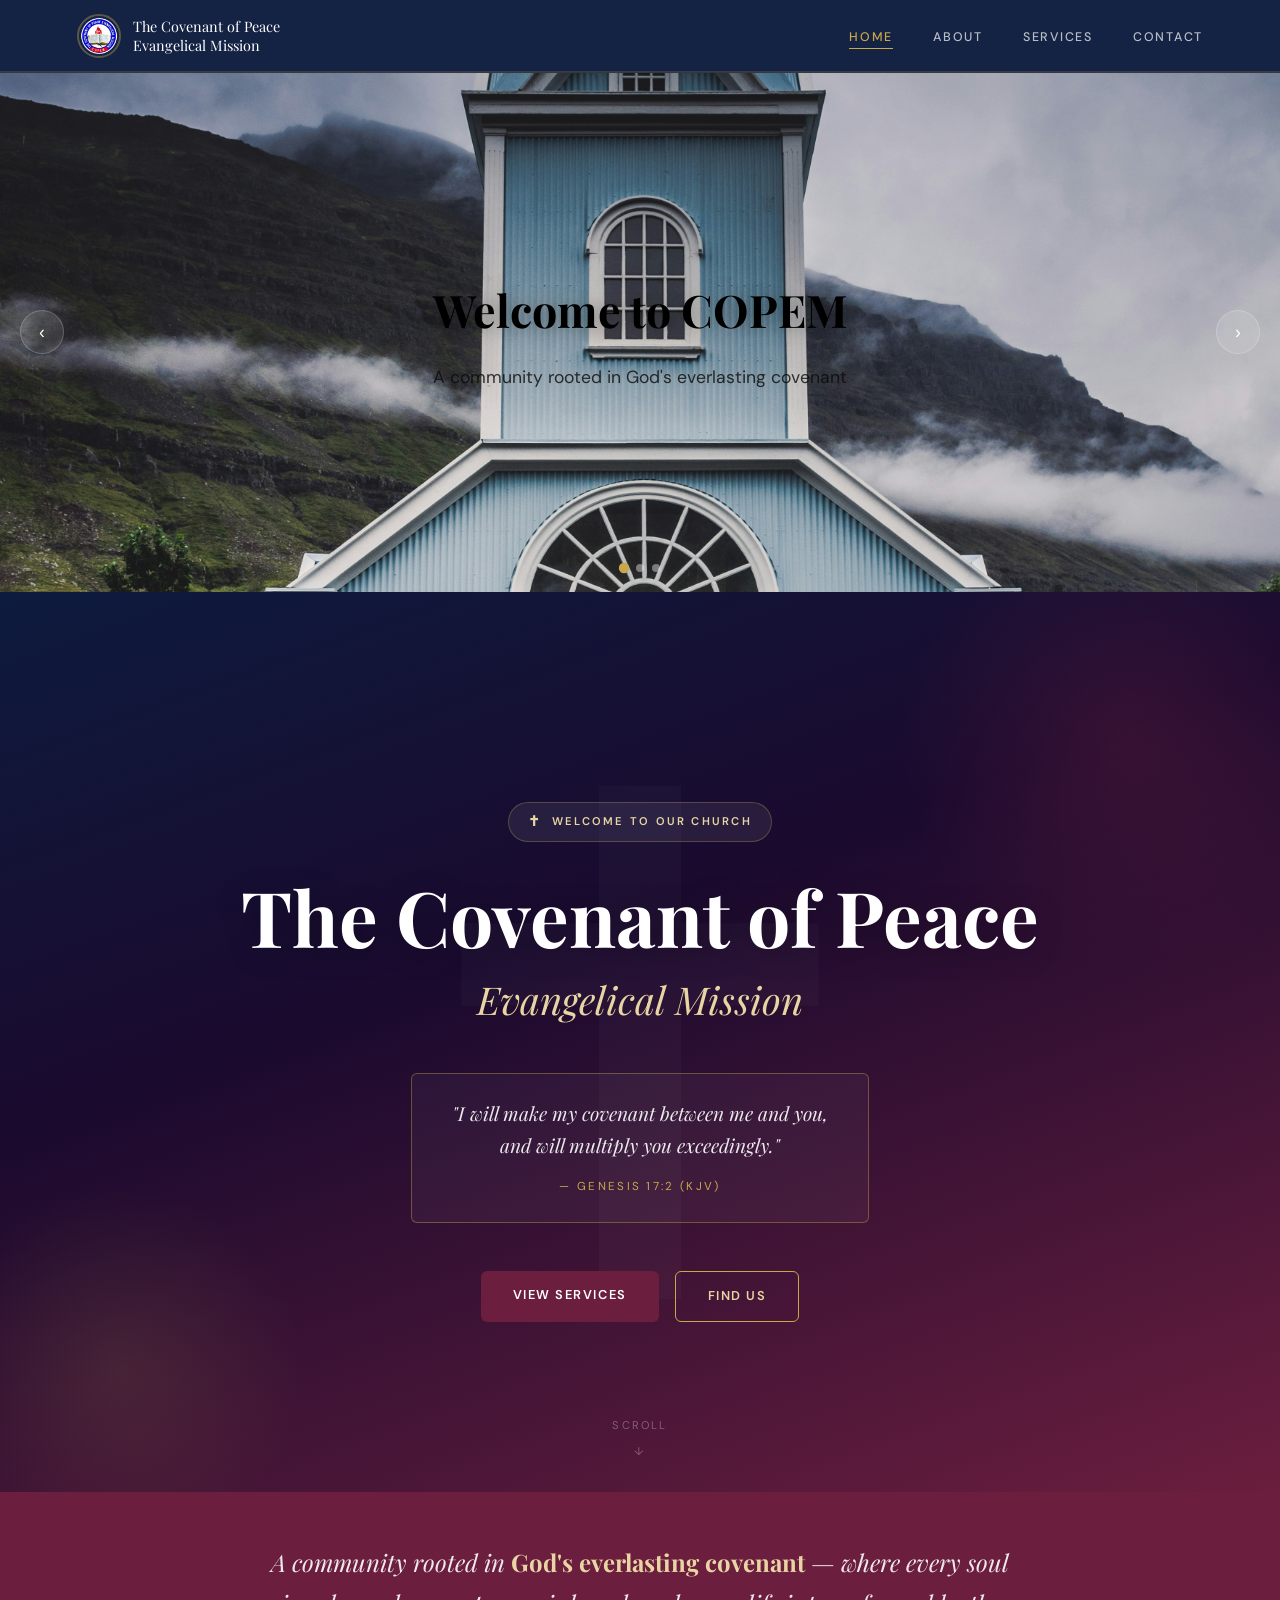
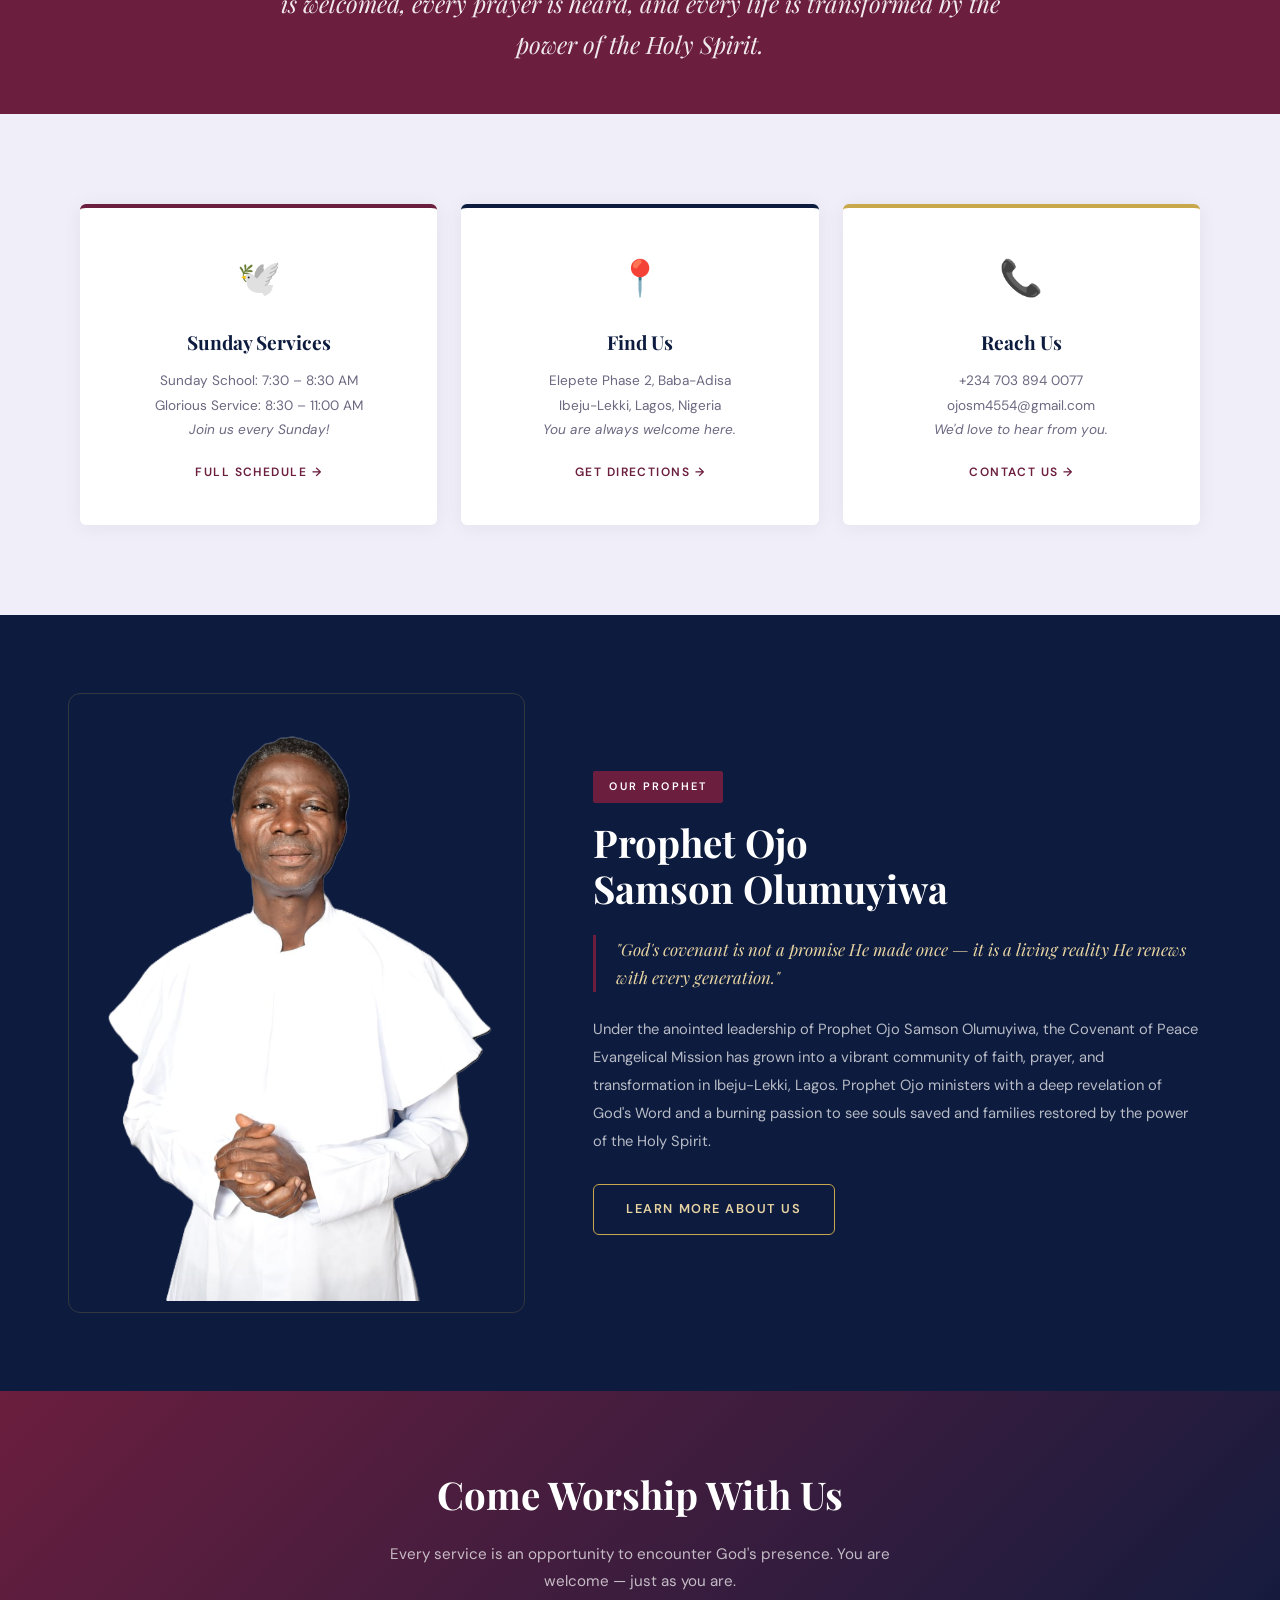
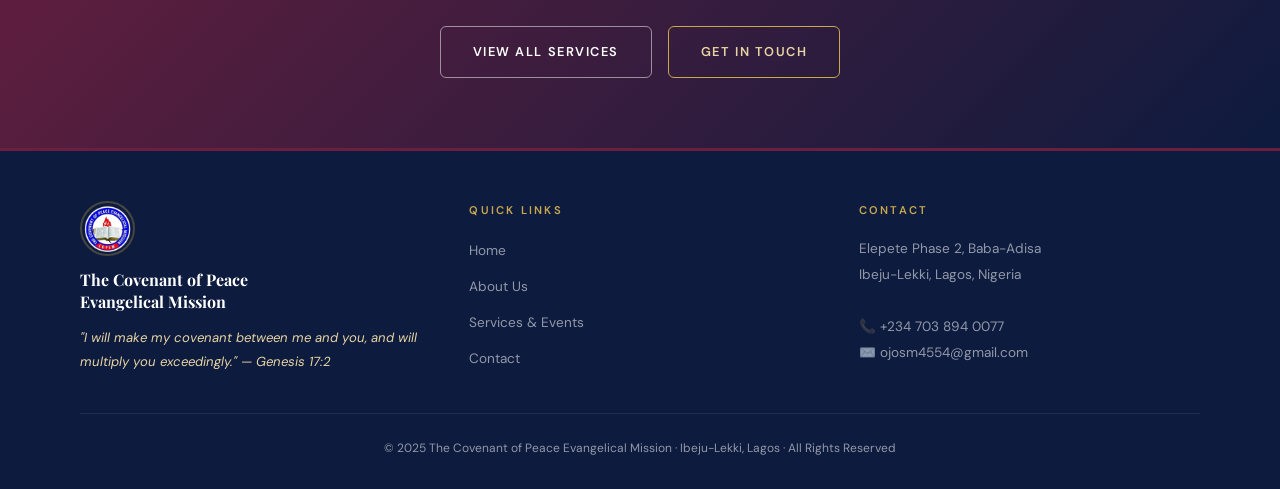
==== commit 8967a515: "Banner" ====
--- a/index.html
+++ b/index.html
@@ -297,6 +297,105 @@
       .prophet-inner  { grid-template-columns: 1fr; gap: 2.5rem; }
     }
 
+    /* ===== SLIDESHOW BANNER ===== */
+.slideshow {
+  position: relative;
+  width: 100%;
+  height: 520px;
+  overflow: hidden;
+  margin-top: 72px; /* clears the fixed navbar */
+}
+
+.slide {
+  position: absolute;
+  inset: 0;
+  opacity: 0;
+  transition: opacity 1.2s ease;
+  background-size: cover;
+  background-position: center;
+  display: flex;
+  align-items: center;
+  justify-content: center;
+}
+
+.slide.active { opacity: 1; }
+
+.slide-1 { background-image: url('images/slide1.jpg'); }
+.slide-2 { background-image: url('images/slide2.jpg'); }
+.slide-3 { background: linear-gradient(135deg, #6b1e3e, #1a0a2e); }
+
+.slide-caption {
+  text-align: center;
+  color: black;
+  z-index: 1;
+  padding: 0 6%;
+}
+
+.slide-caption h2 {
+  font-family: 'Playfair Display', serif;
+  font-size: clamp(1.6rem, 4vw, 2.8rem);
+  font-weight: 700;
+  margin-bottom: 0.8rem;
+  text-shadow: 0 2px 20px rgba(0,0,0,0.4);
+}
+
+.slide-caption p {
+  font-size: clamp(0.9rem, 2vw, 1.1rem);
+  color: rgba(10, 10, 10, 0.8);
+  max-width: 560px;
+  margin: 0 auto;
+}
+
+/* Dot indicators */
+.slideshow-dots {
+  position: absolute;
+  bottom: 20px;
+  left: 50%;
+  transform: translateX(-50%);
+  display: flex;
+  gap: 8px;
+  z-index: 2;
+}
+
+.dot {
+  width: 8px; height: 8px;
+  border-radius: 50%;
+  background: rgba(255,255,255,0.4);
+  cursor: pointer;
+  transition: background 0.3s, transform 0.3s;
+}
+
+.dot.active {
+  background: var(--gold);
+  transform: scale(1.3);
+}
+
+/* Prev/Next arrows */
+.slide-arrow {
+  position: absolute;
+  top: 50%;
+  transform: translateY(-50%);
+  background: rgba(255,255,255,0.1);
+  border: 1px solid rgba(255,255,255,0.2);
+  color: white;
+  width: 44px; height: 44px;
+  border-radius: 50%;
+  font-size: 1.1rem;
+  cursor: pointer;
+  z-index: 2;
+  transition: background 0.3s;
+  display: flex;
+  align-items: center;
+  justify-content: center;
+}
+
+.slide-arrow:hover { background: rgba(255,255,255,0.25); }
+.slide-arrow--prev { left: 20px; }
+.slide-arrow--next { right: 20px; }
+
+@media (max-width: 768px) {
+  .slideshow { height: 320px; }
+}
   </style>
 </head>
 
@@ -330,6 +429,43 @@
       <li><a href="contact.html">Contact</a></li>
     </ul>
   </div>
+
+  <!-- SLIDESHOW BANNER -->
+<div class="slideshow" id="slideshow">
+
+  <div class="slide slide-1 active">
+    <div class="slide-caption">
+      <h2>Welcome to COPEM</h2>
+      <p>A community rooted in God's everlasting covenant</p>
+    </div>
+  </div>
+
+  <div class="slide slide-2">
+    <div class="slide-caption">
+      <h2>Sunday Service</h2>
+      <p>Join us every Sunday — 8:30 AM for the Glorious Service</p>
+    </div>
+  </div>
+
+  <div class="slide slide-3">
+    <div class="slide-caption">
+      <h2>Come As You Are</h2>
+      <p>Every soul is welcome at The Covenant of Peace</p>
+    </div>
+  </div>
+
+  <!-- Arrows -->
+  <button class="slide-arrow slide-arrow--prev" onclick="moveSlide(-1)">‹</button>
+  <button class="slide-arrow slide-arrow--next" onclick="moveSlide(1)">›</button>
+
+  <!-- Dots -->
+  <div class="slideshow-dots">
+    <div class="dot active" onclick="goToSlide(0)"></div>
+    <div class="dot" onclick="goToSlide(1)"></div>
+    <div class="dot" onclick="goToSlide(2)"></div>
+  </div>
+
+</div>
 
   <section class="home-hero">
     <div class="hero-glow-1"></div>
@@ -469,6 +605,26 @@
         mobileMenu.classList.remove('open');
       });
     });
+
+    // Slideshow
+const slides = document.querySelectorAll('.slide');
+const dots = document.querySelectorAll('.dot');
+let current = 0;
+let timer = setInterval(() => moveSlide(1), 8000);
+
+function moveSlide(dir) {
+  goToSlide((current + dir + slides.length) % slides.length);
+}
+
+function goToSlide(n) {
+  slides[current].classList.remove('active');
+  dots[current].classList.remove('active');
+  current = n;
+  slides[current].classList.add('active');
+  dots[current].classList.add('active');
+  clearInterval(timer);
+  timer = setInterval(() => moveSlide(1), 8000);
+}
   </script>
 
 </body>
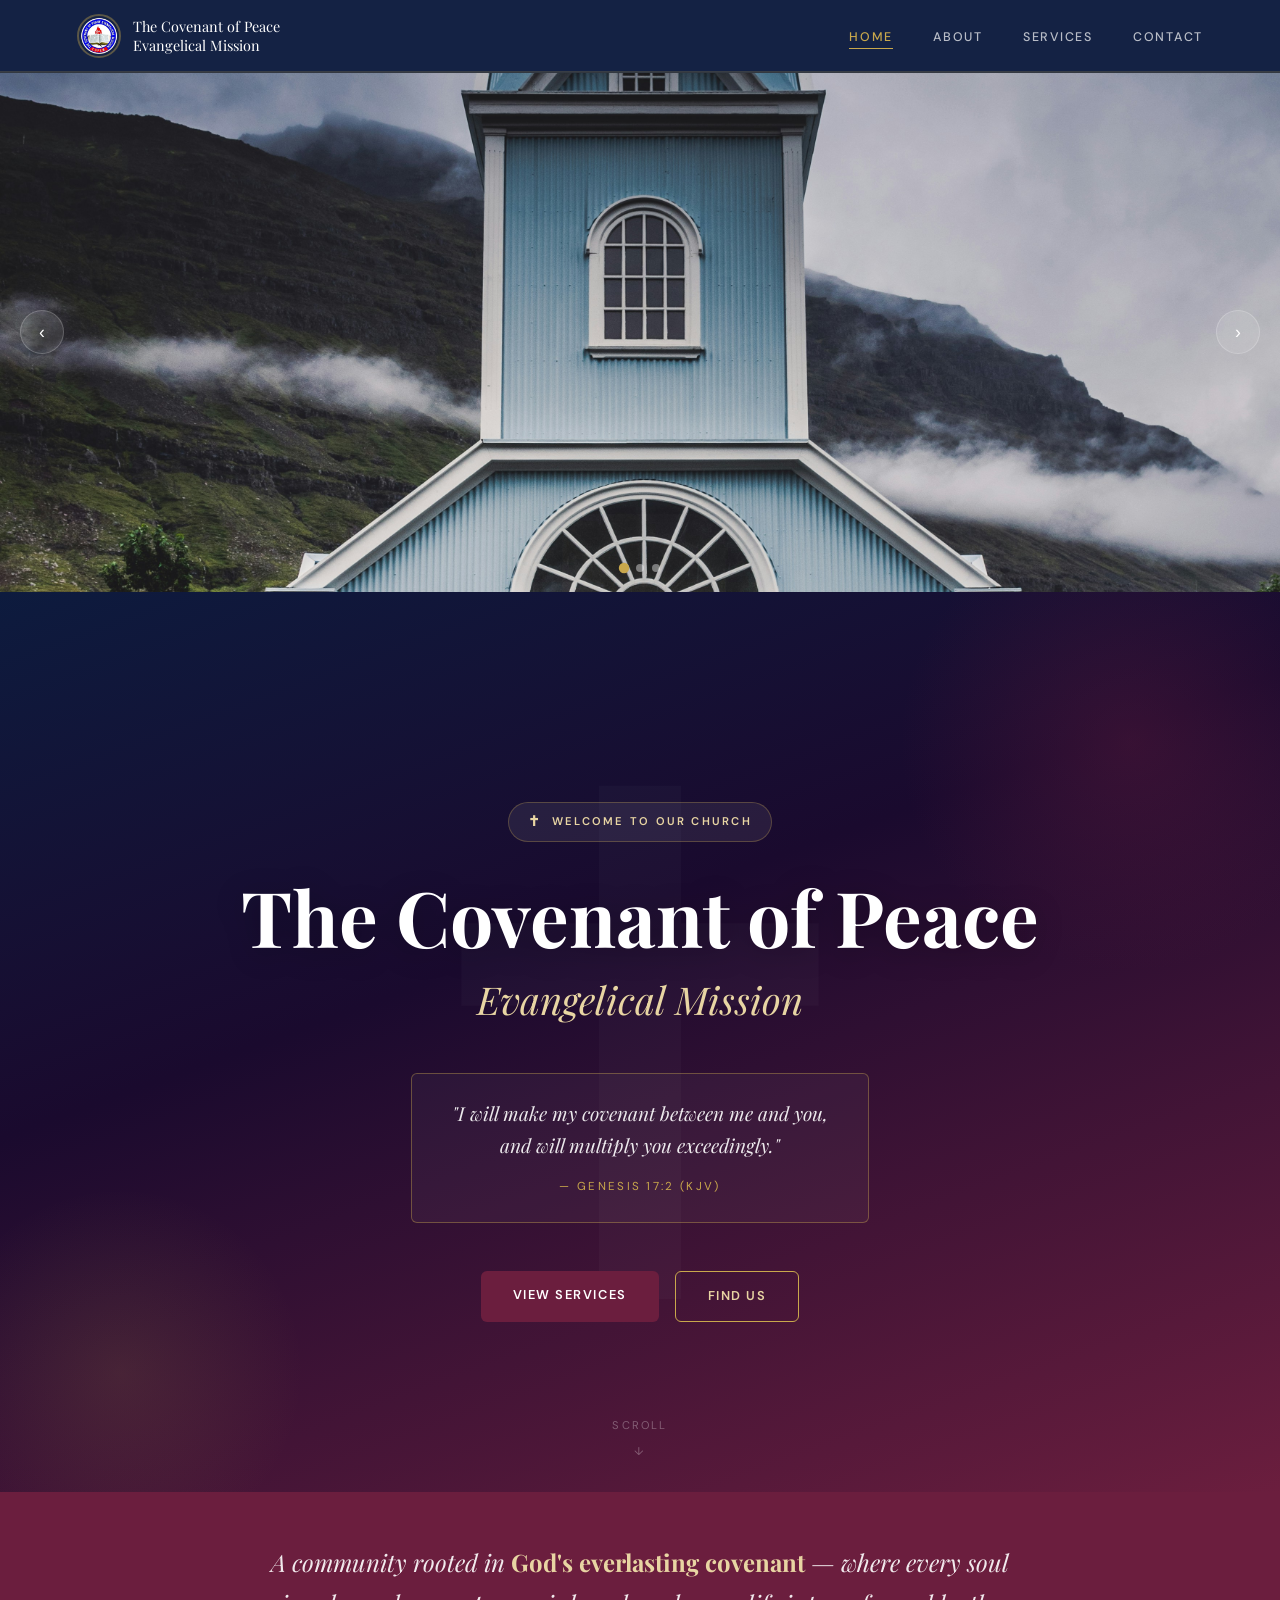
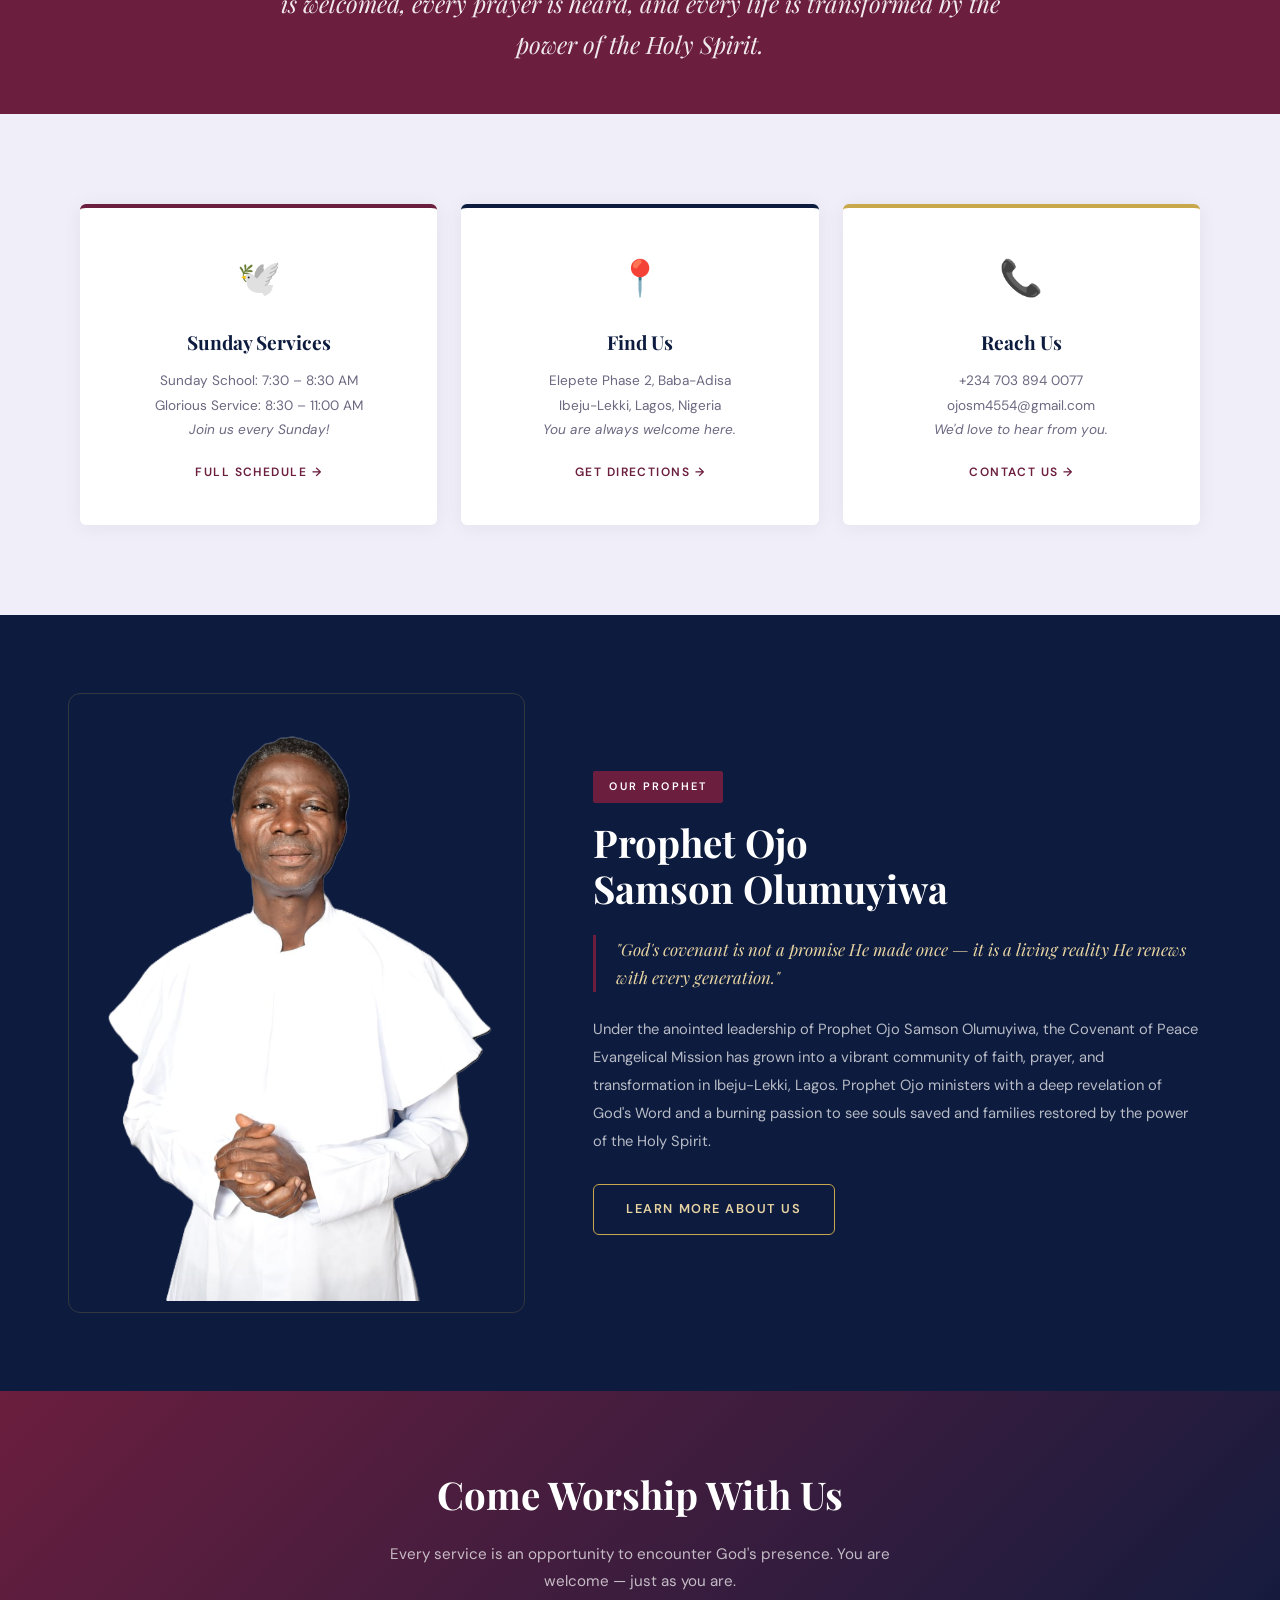
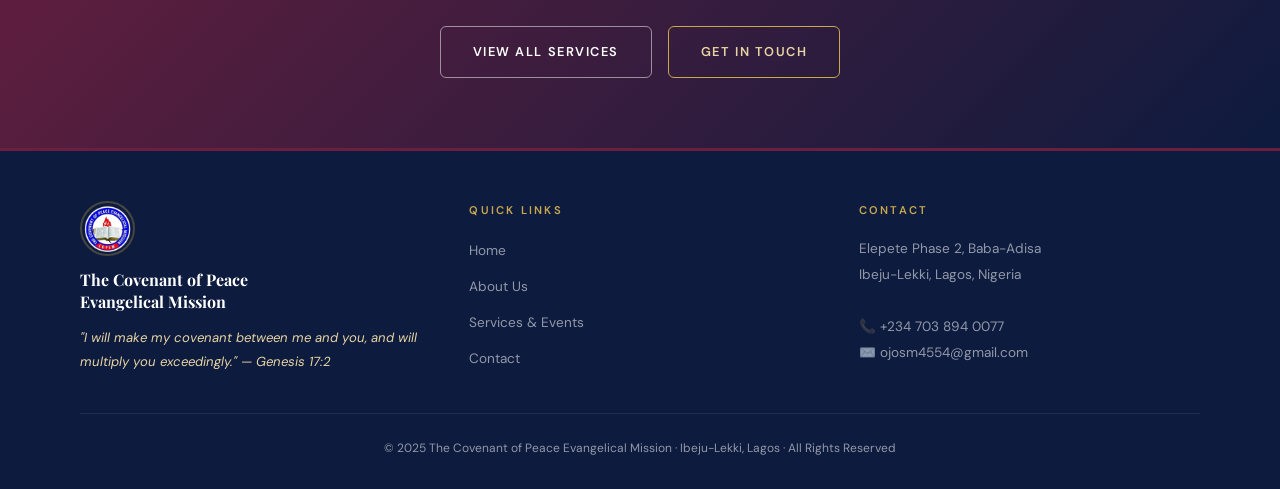
==== commit d386094c: "Div Changes" ====
--- a/index.html
+++ b/index.html
@@ -433,26 +433,11 @@
   <!-- SLIDESHOW BANNER -->
 <div class="slideshow" id="slideshow">
 
-  <div class="slide slide-1 active">
-    <div class="slide-caption">
-      <h2>Welcome to COPEM</h2>
-      <p>A community rooted in God's everlasting covenant</p>
-    </div>
-  </div>
-
-  <div class="slide slide-2">
-    <div class="slide-caption">
-      <h2>Sunday Service</h2>
-      <p>Join us every Sunday — 8:30 AM for the Glorious Service</p>
-    </div>
-  </div>
-
-  <div class="slide slide-3">
-    <div class="slide-caption">
-      <h2>Come As You Are</h2>
-      <p>Every soul is welcome at The Covenant of Peace</p>
-    </div>
-  </div>
+  <div class="slide slide-1 active"></div>
+
+  <div class="slide slide-2"></div>
+
+  <div class="slide slide-3"></div>
 
   <!-- Arrows -->
   <button class="slide-arrow slide-arrow--prev" onclick="moveSlide(-1)">‹</button>
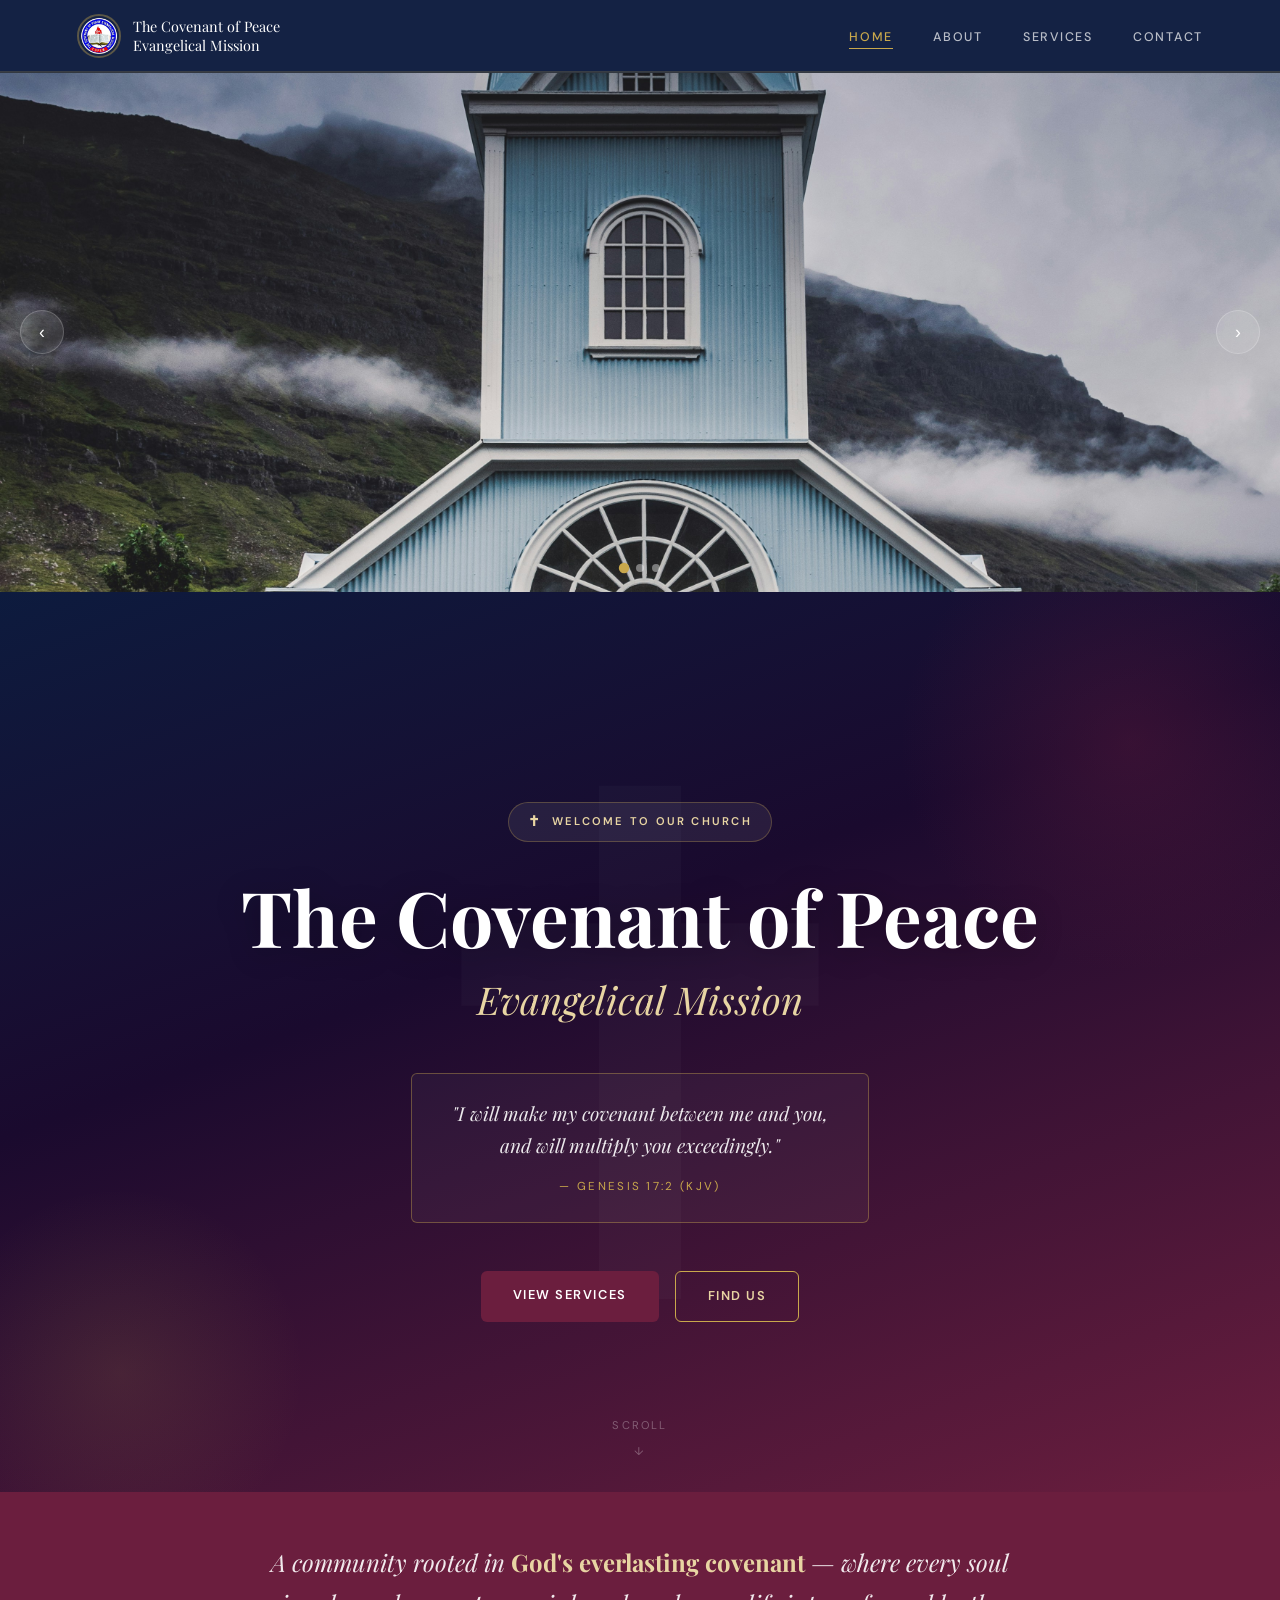
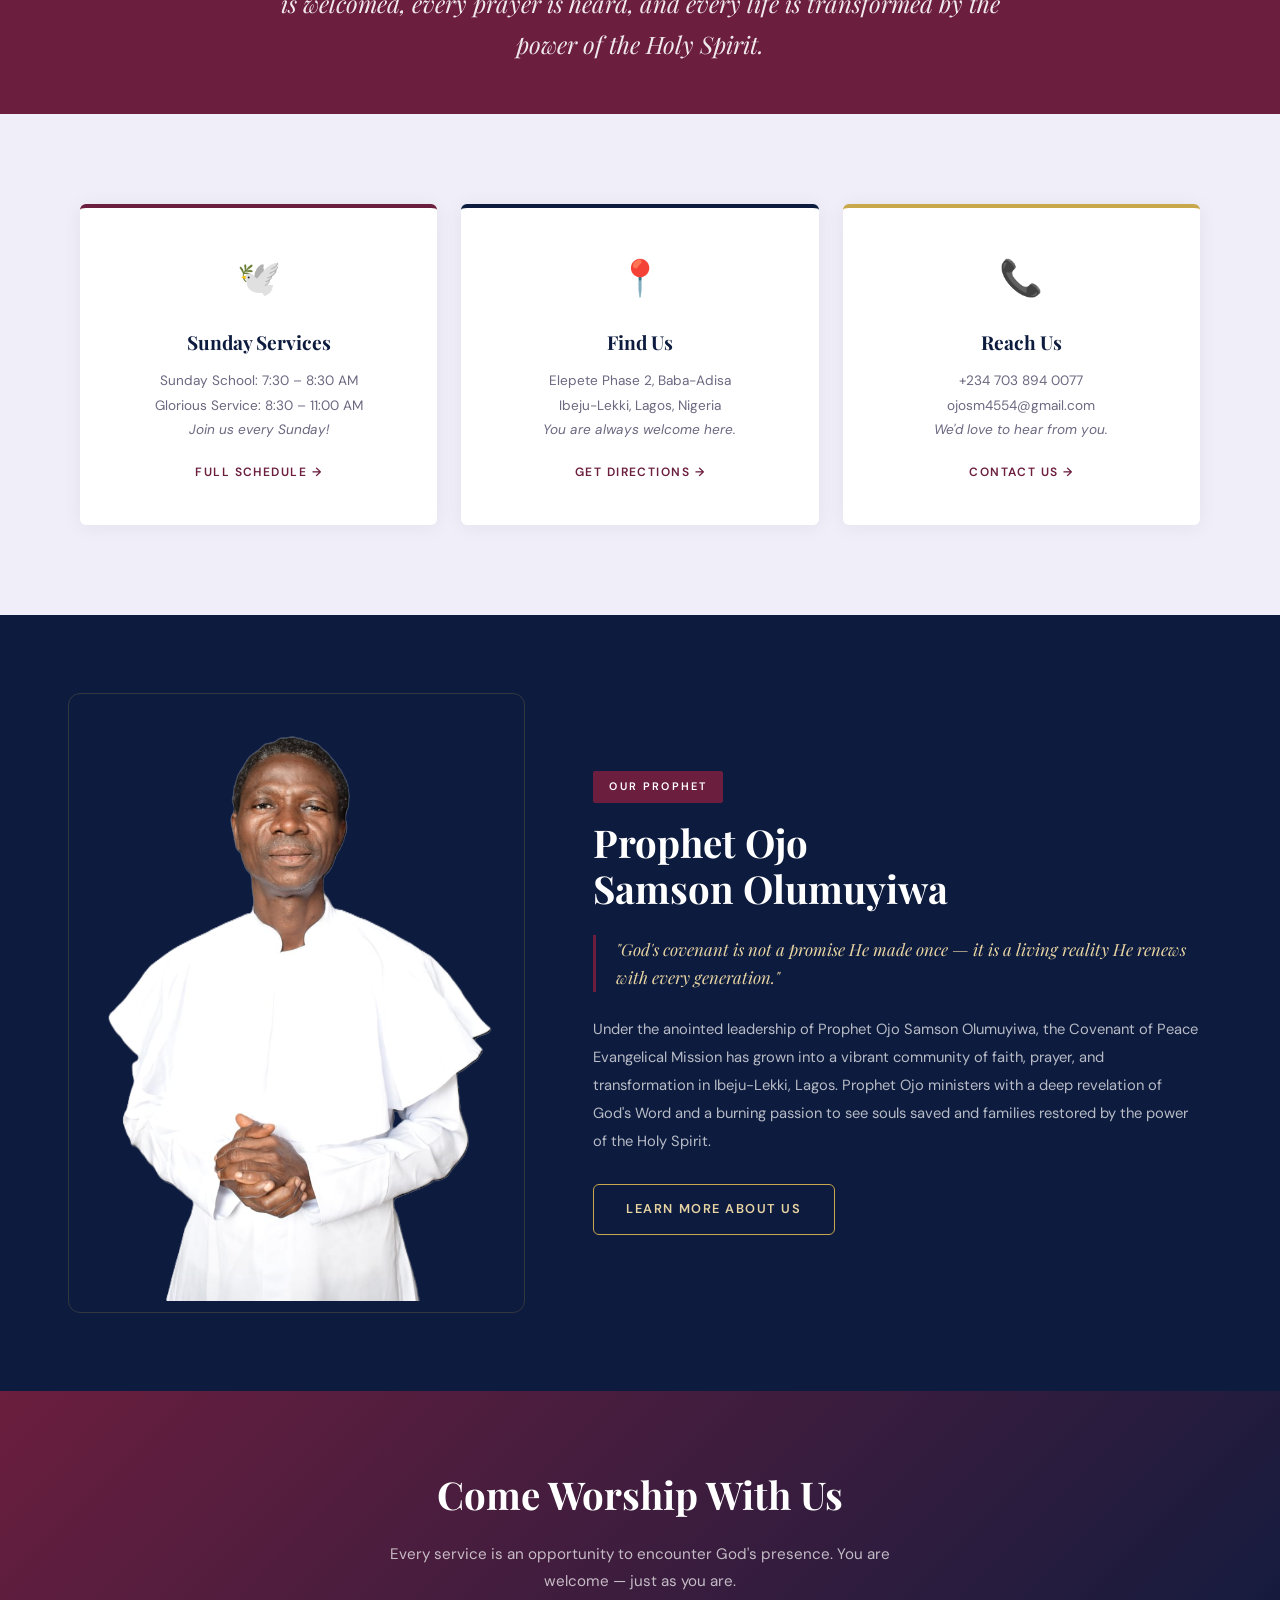
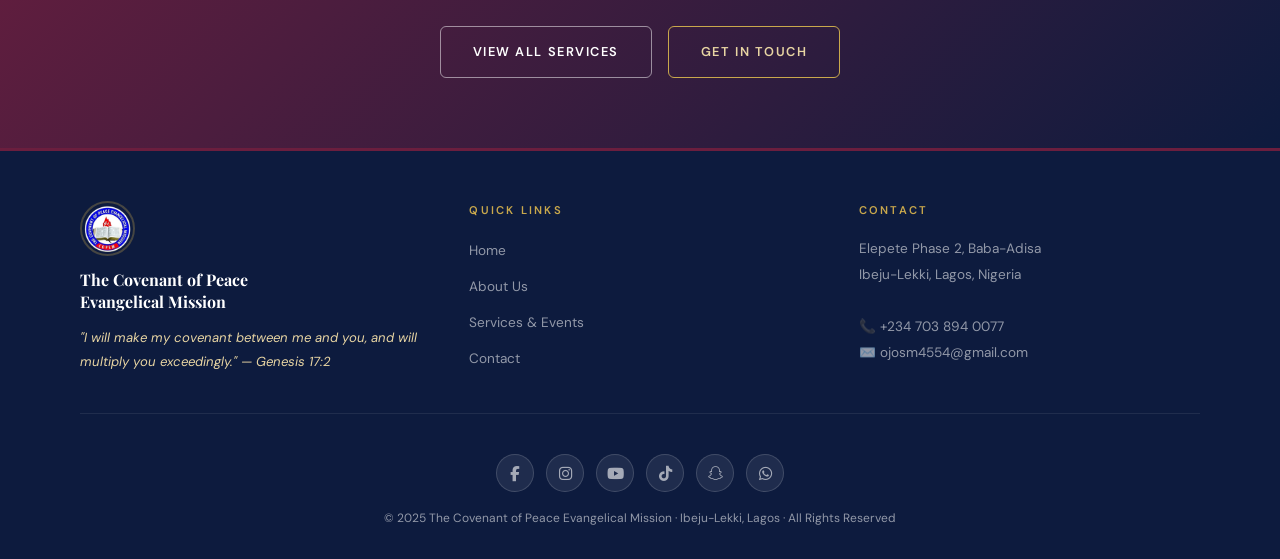
==== commit 2e592805: "Socials" ====
--- a/index.html
+++ b/index.html
@@ -4,8 +4,9 @@
 <head>
   <meta charset="UTF-8">
   <meta name="viewport" content="width=device-width, initial-scale=1.0">
-  <title>Home — The Covenant of Peace Evangelical Mission</title>
+  <title>Home|The Covenant of Peace Evangelical Mission</title>
   <link rel="stylesheet" href="styles.css">
+  <link rel="stylesheet" href="https://cdnjs.cloudflare.com/ajax/libs/font-awesome/6.5.0/css/all.min.css">
 
   <style>
 
@@ -569,9 +570,17 @@
         <p>Elepete Phase 2, Baba-Adisa<br>Ibeju-Lekki, Lagos, Nigeria<br><br>📞 +234 703 894 0077<br>✉️ ojosm4554@gmail.com</p>
       </div>
     </div>
-    <div class="footer-bottom">
-      <p>© 2025 The Covenant of Peace Evangelical Mission · Ibeju-Lekki, Lagos · All Rights Reserved</p>
-    </div>
+<div class="footer-bottom">
+  <div class="social-icons">
+    <a href="#" class="social-icon" aria-label="Facebook"><i class="fab fa-facebook-f"></i></a>
+    <a href="#" class="social-icon" aria-label="Instagram"><i class="fab fa-instagram"></i></a>
+    <a href="#" class="social-icon" aria-label="YouTube"><i class="fab fa-youtube"></i></a>
+    <a href="#" class="social-icon" aria-label="TikTok"><i class="fab fa-tiktok"></i></a>
+    <a href="#" class="social-icon" aria-label="Snapchat"><i class="fab fa-snapchat"></i></a>
+    <a href="https://wa.me/2347038940077" class="social-icon" aria-label="WhatsApp"><i class="fab fa-whatsapp"></i></a>
+  </div>
+    <p>© 2025 The Covenant of Peace Evangelical Mission · Ibeju-Lekki, Lagos · All Rights Reserved</p>
+  </div>
   </footer>
 
   <script>
--- a/styles.css
+++ b/styles.css
@@ -378,6 +378,10 @@
   font-size: 0.75rem;
   max-width: 1120px;
   margin: 0 auto;
+  display: flex;
+  flex-direction: column;
+  align-items: center;
+  gap: 1rem;
 }
 
 /* ================================================
@@ -400,6 +404,36 @@
 .animate-5 { animation: fadeInUp 0.7s ease 0.7s both; }
 
 /* ================================================
+   SOCIAL ICONS
+   ================================================ */
+.social-icons {
+  display: flex;
+  gap: 12px;
+  margin-top: 1rem;
+}
+
+.social-icon {
+  width: 38px;
+  height: 38px;
+  border-radius: 50%;
+  background: rgba(255,255,255,0.08);
+  border: 1px solid rgba(255,255,255,0.15);
+  display: flex;
+  align-items: center;
+  justify-content: center;
+  color: rgba(255,255,255,0.6);
+  font-size: 0.95rem;
+  transition: all 0.3s ease;
+}
+
+.social-icon:hover {
+  background: var(--wine);
+  border-color: var(--wine);
+  color: var(--white);
+  transform: translateY(-3px);
+}
+
+/* ================================================
    MOBILE RESPONSIVE
    ================================================ */
 @media (max-width: 768px) {
